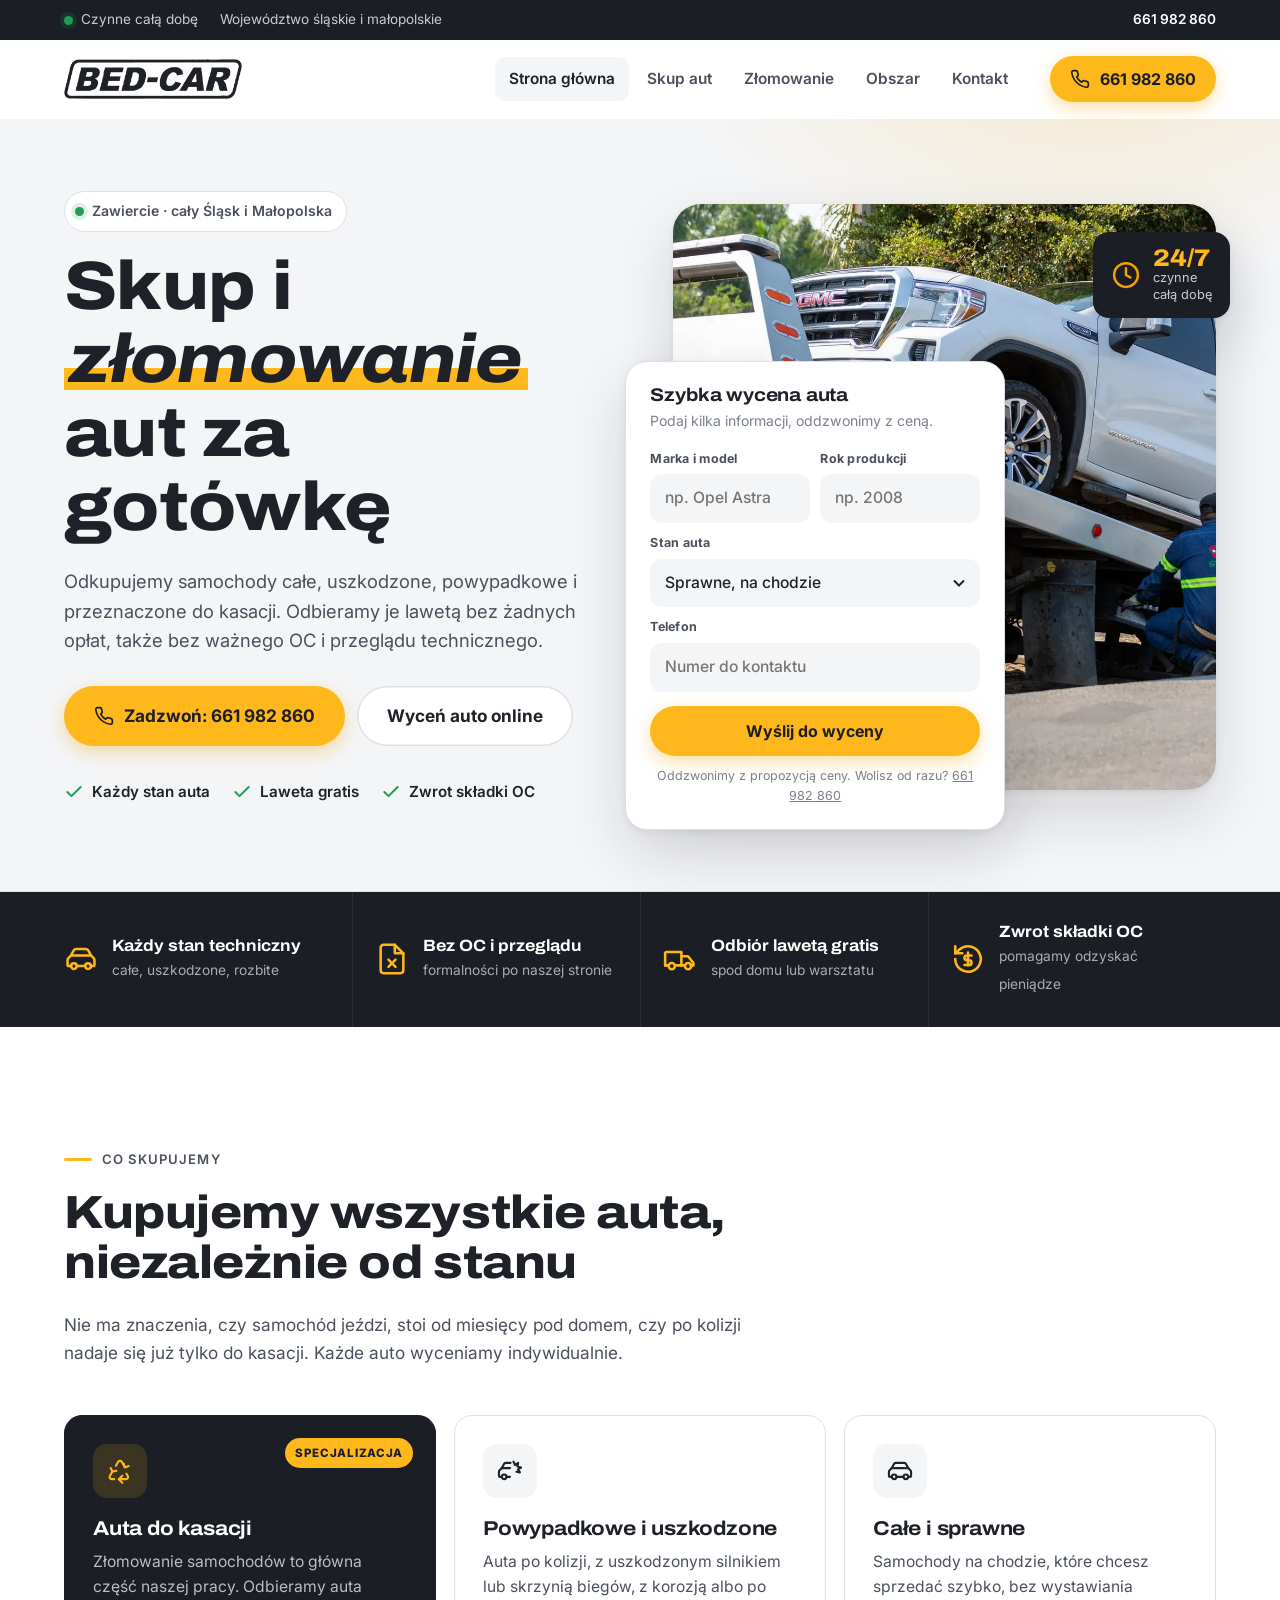
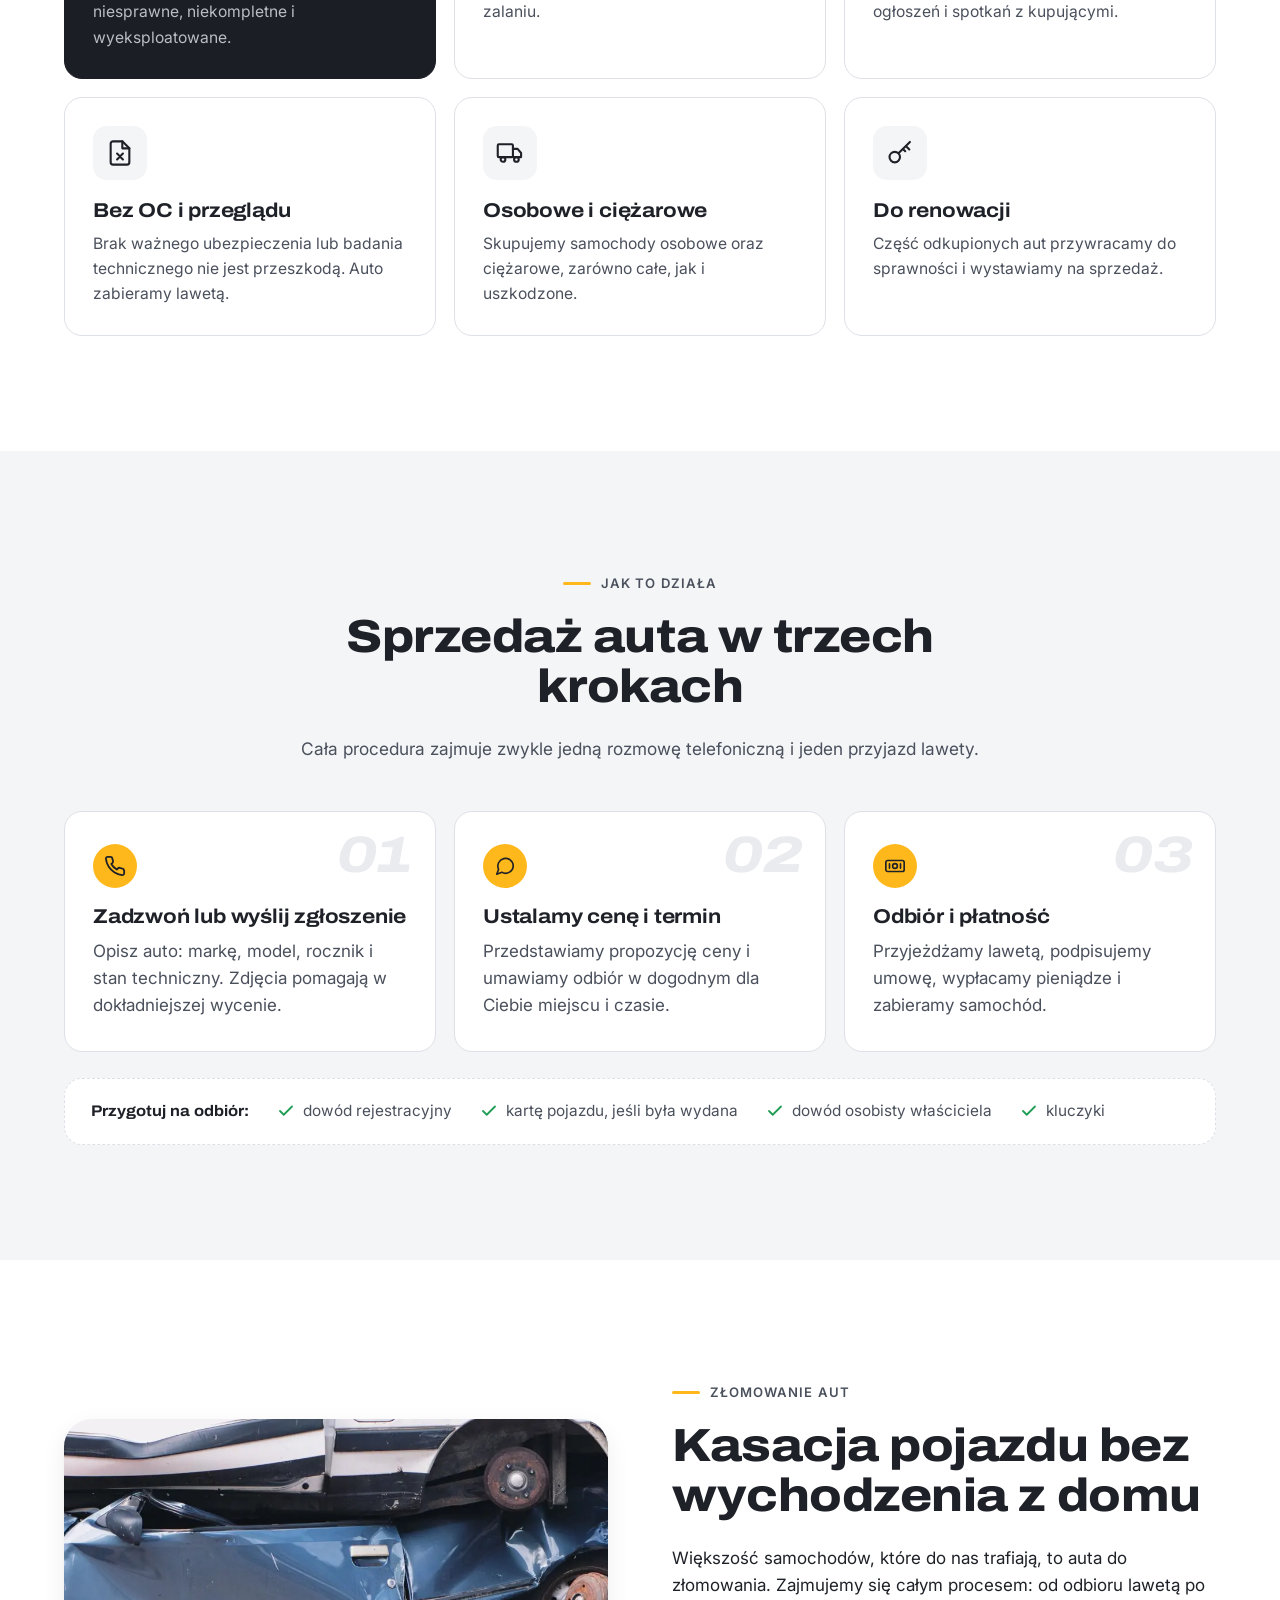
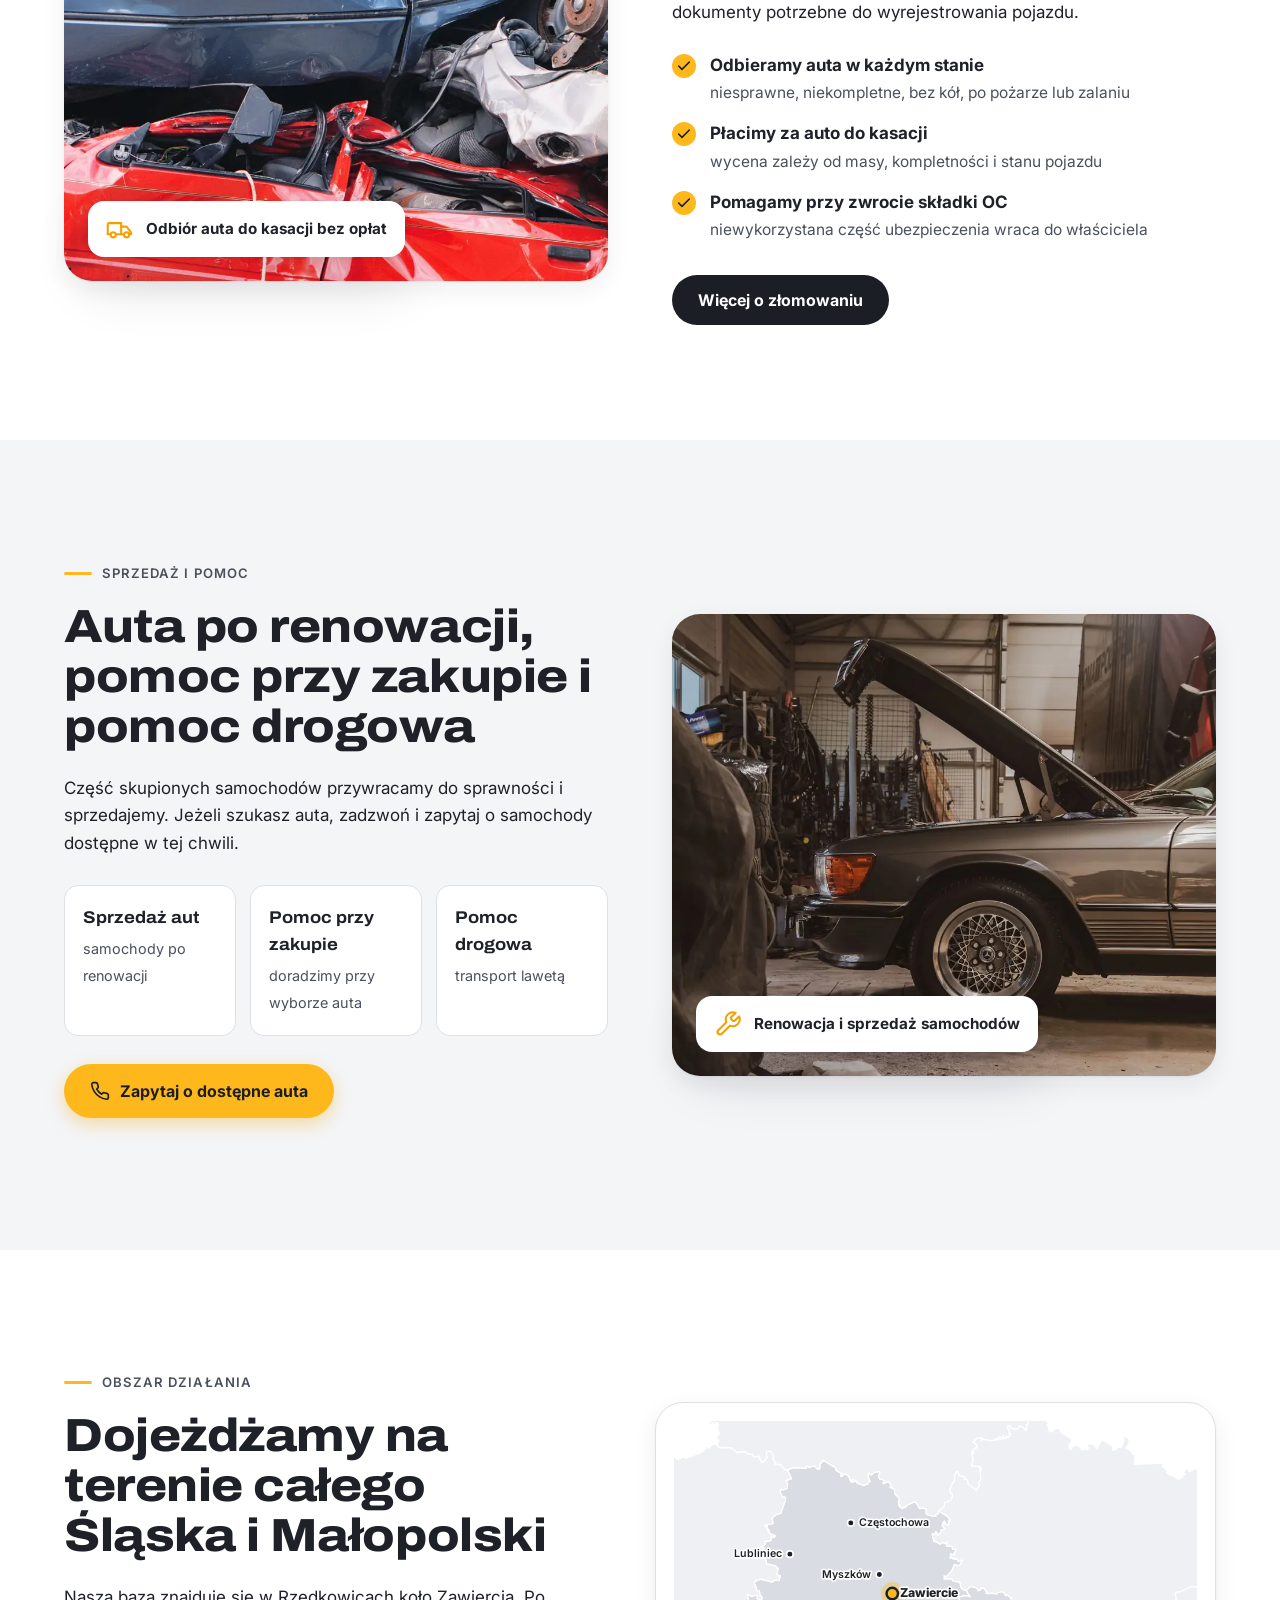
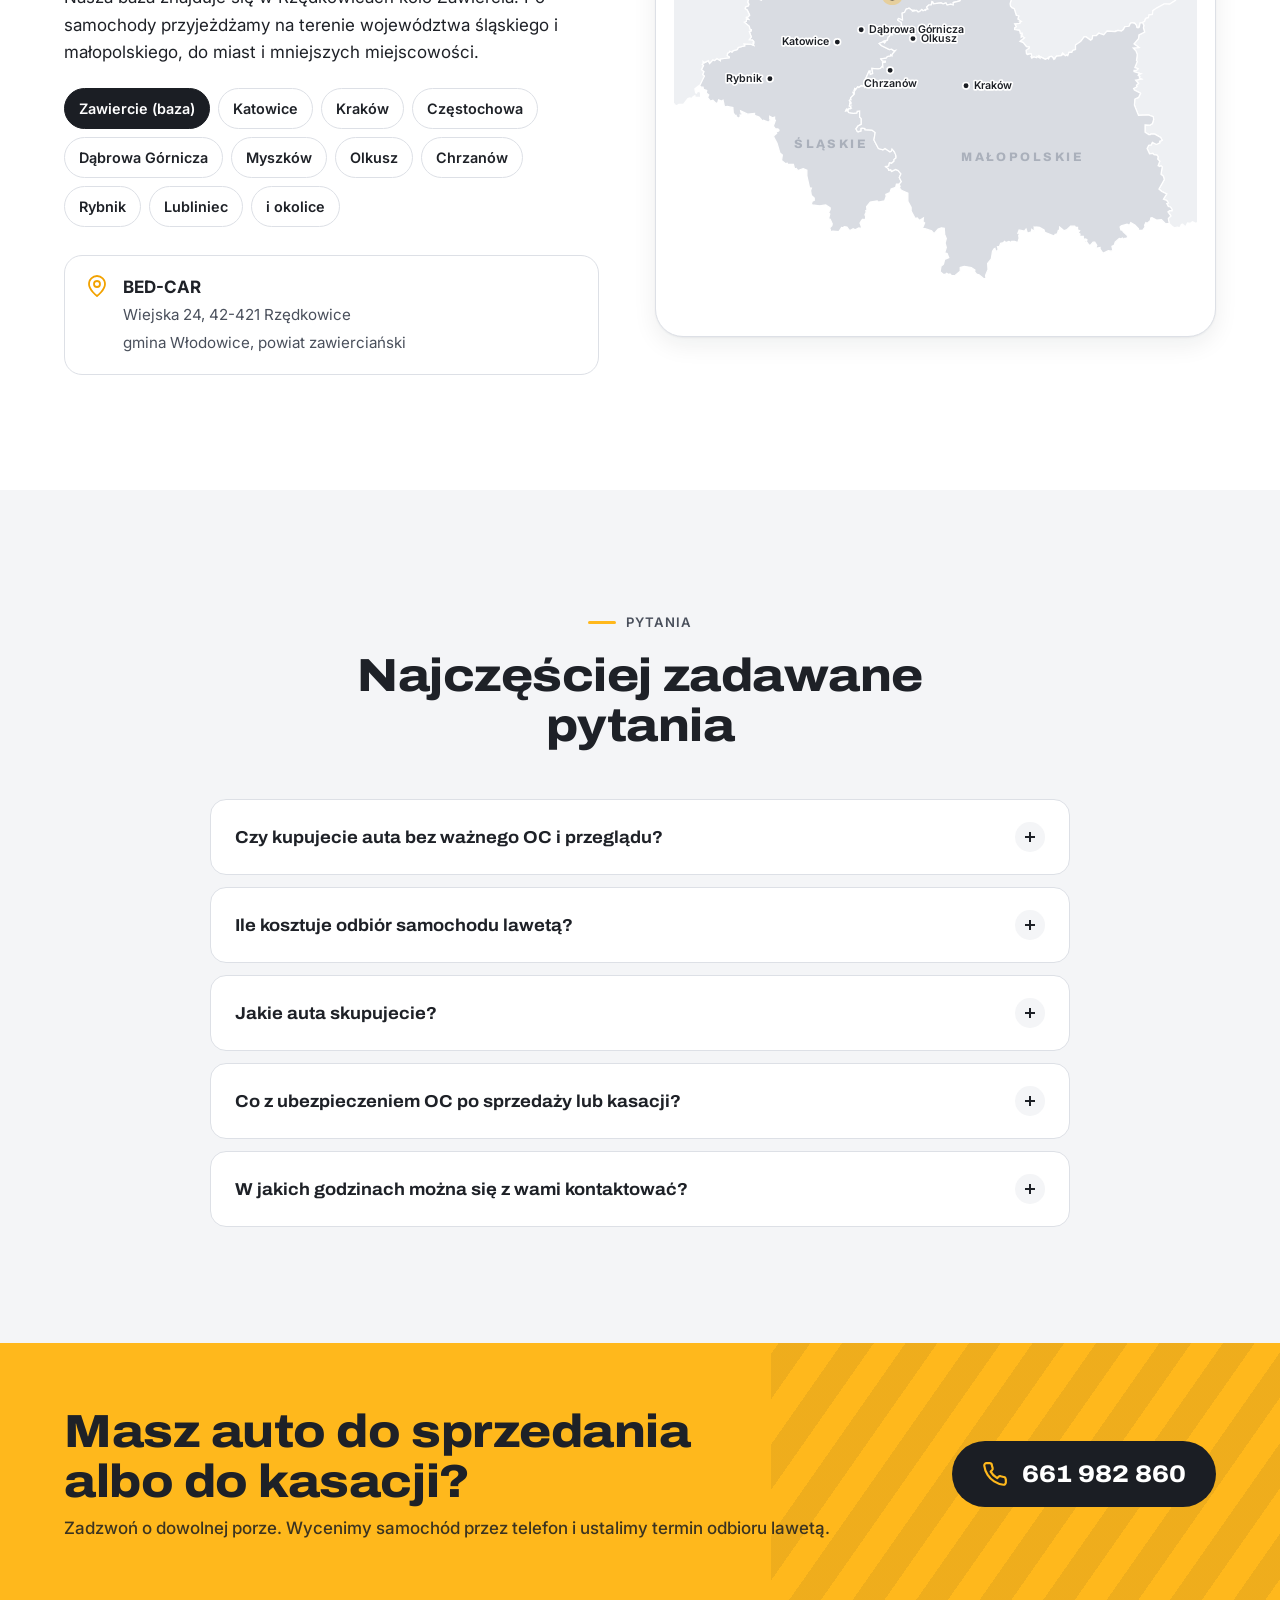
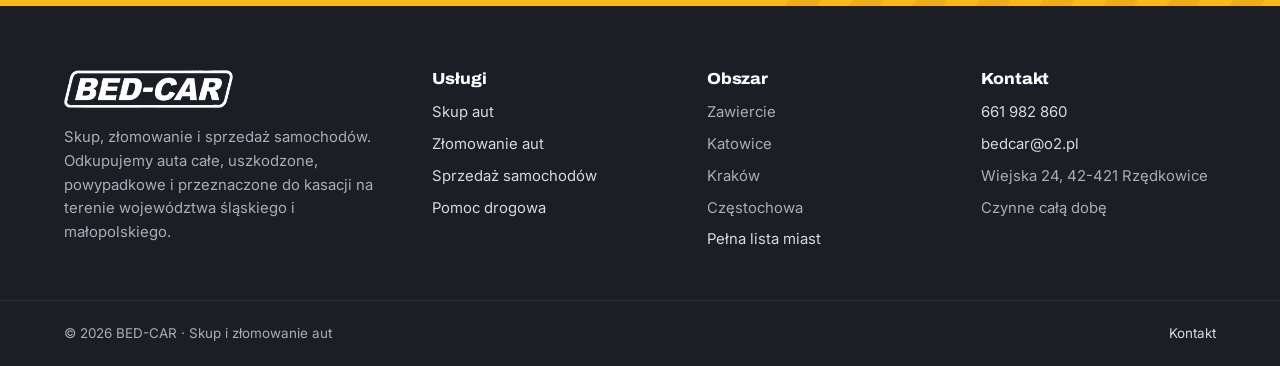
==== index.html @ 11efe5f9 "Demo BED-CAR: skup i złomowanie aut Co-Authored-By: Claude Opus 5.5 (1M context) <noreply@anthropic." ====
<!doctype html>
<html lang="pl">
<head>
<meta charset="utf-8">
<meta name="viewport" content="width=device-width, initial-scale=1">
<title>Skup i złomowanie aut Zawiercie, Śląsk i Małopolska | BED-CAR</title>
<meta name="description" content="Skup aut całych, uszkodzonych i powypadkowych oraz złomowanie. Laweta gratis, auta bez OC i przeglądu, czynne 24/7. Tel. 661 982 860.">
<meta name="robots" content="noindex, nofollow">
<link rel="canonical" href="https://impulseo-pl.github.io/bed-car-skup-aut/">
<meta property="og:type" content="website">
<meta property="og:locale" content="pl_PL">
<meta property="og:title" content="Skup i złomowanie aut Zawiercie, Śląsk i Małopolska | BED-CAR">
<meta property="og:description" content="Skup aut całych, uszkodzonych i powypadkowych oraz złomowanie. Laweta gratis, auta bez OC i przeglądu, czynne 24/7. Tel. 661 982 860.">
<meta property="og:url" content="https://impulseo-pl.github.io/bed-car-skup-aut/">
<meta property="og:image" content="https://impulseo-pl.github.io/bed-car-skup-aut/assets/img/og.jpg">
<meta name="twitter:card" content="summary_large_image">
<meta name="theme-color" content="#1b1e24">
<link rel="icon" type="image/png" href="assets/img/favicon.png">
<link rel="preconnect" href="https://fonts.googleapis.com">
<link rel="preconnect" href="https://fonts.gstatic.com" crossorigin>
<link rel="stylesheet" href="https://fonts.googleapis.com/css2?family=Archivo:ital,wdth,wght@0,62..125,600..900;1,62..125,700..900&family=Inter:wght@400;500;600;700&display=swap">
<link rel="stylesheet" href="assets/styles.css?v=7bf7ad4d">
<link rel="preload" as="image" href="assets/img/hero-laweta.webp" media="(min-width:621px)">
<script type="application/ld+json">{"@context": "https://schema.org", "@graph": [{"@type": "AutomotiveBusiness", "@id": "https://impulseo-pl.github.io/bed-car-skup-aut/#firma", "name": "BED-CAR Skup i złomowanie aut", "url": "https://impulseo-pl.github.io/bed-car-skup-aut/", "telephone": "+48661982860", "email": "bedcar@o2.pl", "image": "https://impulseo-pl.github.io/bed-car-skup-aut/assets/img/og.jpg", "address": {"@type": "PostalAddress", "streetAddress": "Wiejska 24", "postalCode": "42-421", "addressLocality": "Rzędkowice", "addressCountry": "PL"}, "openingHoursSpecification": {"@type": "OpeningHoursSpecification", "dayOfWeek": ["Monday", "Tuesday", "Wednesday", "Thursday", "Friday", "Saturday", "Sunday"], "opens": "00:00", "closes": "23:59"}, "areaServed": [{"@type": "AdministrativeArea", "name": "województwo śląskie"}, {"@type": "AdministrativeArea", "name": "województwo małopolskie"}], "sameAs": ["https://www.facebook.com/profile.php?id=100083579265653"]}, {"@type": "WebPage", "url": "https://impulseo-pl.github.io/bed-car-skup-aut/", "name": "Skup i złomowanie aut Zawiercie, Śląsk i Małopolska | BED-CAR", "about": {"@id": "https://impulseo-pl.github.io/bed-car-skup-aut/#firma"}}, {"@type": "FAQPage", "mainEntity": [{"@type": "Question", "name": "Czy kupujecie auta bez ważnego OC i przeglądu?", "acceptedAnswer": {"@type": "Answer", "text": "Tak. Brak opłaconego OC i aktualnego badania technicznego nie przeszkadza w sprzedaży. Auto odbieramy lawetą, więc nie musi poruszać się po drodze o własnych siłach."}}, {"@type": "Question", "name": "Ile kosztuje odbiór samochodu lawetą?", "acceptedAnswer": {"@type": "Answer", "text": "Odbiór lawetą jest bezpłatny. Przyjeżdżamy pod wskazany adres na terenie województwa śląskiego i małopolskiego."}}, {"@type": "Question", "name": "Jakie auta skupujecie?", "acceptedAnswer": {"@type": "Answer", "text": "Skupujemy wszystkie auta osobowe i ciężarowe: całe i sprawne, uszkodzone, powypadkowe oraz przeznaczone do kasacji."}}, {"@type": "Question", "name": "Co z ubezpieczeniem OC po sprzedaży lub kasacji?", "acceptedAnswer": {"@type": "Answer", "text": "Po sprzedaży lub złomowaniu auta można odzyskać niewykorzystaną część składki OC. Pomagamy w formalnościach związanych ze zwrotem składki."}}, {"@type": "Question", "name": "W jakich godzinach można się z wami kontaktować?", "acceptedAnswer": {"@type": "Answer", "text": "Jesteśmy dostępni całą dobę, siedem dni w tygodniu. Najszybciej jest zadzwonić pod numer 661 982 860."}}]}]}</script>
</head>
<body>
<a class="skip" href="#tresc">Przejdź do treści</a>
<div class="topbar"><div class="wrap">
  <div class="tb-l"><span><i class="dot"></i> Czynne całą dobę</span><span class="tb-hide">Województwo śląskie i małopolskie</span></div>
  <a href="tel:+48661982860">661 982 860</a>
</div></div>
<header class="hdr" id="hdr"><div class="wrap">
  <a class="logo" href="index.html" aria-label="BED-CAR — strona główna"><img src="assets/img/logo-ciemne.png" alt="BED-CAR" width="640" height="144"></a>
  <nav class="nav" id="nav" aria-label="Menu główne"><a href="index.html" aria-current="page">Strona główna</a><a href="skup-aut.html">Skup aut</a><a href="zlomowanie-aut.html">Złomowanie</a><a href="index.html#obszar">Obszar</a><a href="kontakt.html">Kontakt</a></nav>
  <a class="btn btn-amber hdr-cta" href="tel:+48661982860"><svg viewBox="0 0 24 24" fill="none" stroke="currentColor" stroke-width="2" stroke-linecap="round" stroke-linejoin="round"><path d="M22 16.9v3a2 2 0 0 1-2.2 2 19.8 19.8 0 0 1-8.6-3.1 19.5 19.5 0 0 1-6-6A19.8 19.8 0 0 1 2.1 4.2 2 2 0 0 1 4.1 2h3a2 2 0 0 1 2 1.7c.1.9.4 1.8.7 2.7a2 2 0 0 1-.5 2.1L8 9.8a16 16 0 0 0 6 6l1.3-1.3a2 2 0 0 1 2.1-.4c.9.3 1.8.6 2.7.7a2 2 0 0 1 1.7 2z"/></svg> 661 982 860</a>
  <button class="burger" id="burger" aria-label="Menu" aria-expanded="false" aria-controls="nav"><span></span></button>
</div></header>
<main id="tresc">

<section class="hero">
  <div class="wrap">
    <div>
      <span class="pill"><i class="dot"></i> Zawiercie · cały Śląsk i Małopolska</span>
      <h1>Skup i <em class="acc">złomowanie</em> aut za gotówkę</h1>
      <p class="lead">Odkupujemy samochody całe, uszkodzone, powypadkowe i przeznaczone do kasacji. Odbieramy je lawetą bez żadnych opłat, także bez ważnego OC i przeglądu technicznego.</p>
      <div class="hero-ctas">
        <a class="btn btn-amber btn-lg" href="tel:+48661982860"><svg viewBox="0 0 24 24" fill="none" stroke="currentColor" stroke-width="2" stroke-linecap="round" stroke-linejoin="round"><path d="M22 16.9v3a2 2 0 0 1-2.2 2 19.8 19.8 0 0 1-8.6-3.1 19.5 19.5 0 0 1-6-6A19.8 19.8 0 0 1 2.1 4.2 2 2 0 0 1 4.1 2h3a2 2 0 0 1 2 1.7c.1.9.4 1.8.7 2.7a2 2 0 0 1-.5 2.1L8 9.8a16 16 0 0 0 6 6l1.3-1.3a2 2 0 0 1 2.1-.4c.9.3 1.8.6 2.7.7a2 2 0 0 1 1.7 2z"/></svg> Zadzwoń: 661 982 860</a>
        <a class="btn btn-ghost btn-lg" href="#wycena">Wyceń auto online</a>
      </div>
      <ul class="checks">
        <li><svg viewBox="0 0 24 24" fill="none" stroke="currentColor" stroke-width="2.4" stroke-linecap="round" stroke-linejoin="round"><path d="M20 6 9 17l-5-5"/></svg> Każdy stan auta</li>
        <li><svg viewBox="0 0 24 24" fill="none" stroke="currentColor" stroke-width="2.4" stroke-linecap="round" stroke-linejoin="round"><path d="M20 6 9 17l-5-5"/></svg> Laweta gratis</li>
        <li><svg viewBox="0 0 24 24" fill="none" stroke="currentColor" stroke-width="2.4" stroke-linecap="round" stroke-linejoin="round"><path d="M20 6 9 17l-5-5"/></svg> Zwrot składki OC</li>
      </ul>
    </div>
    <div class="hero-media">
      <div class="hero-photo"><picture><source media="(max-width:620px)" srcset="assets/img/hero-laweta-m.webp"><img src="assets/img/hero-laweta.webp" alt="Samochód wciągany na lawetę" width="1800" height="1100" fetchpriority="high"></picture></div>
      <div class="hero-badge"><svg width="30" height="30" style="color:var(--amber-2)" viewBox="0 0 24 24" fill="none" stroke="currentColor" stroke-width="2" stroke-linecap="round"><circle cx="12" cy="12" r="9.5"/><path d="M12 6.5V12l3.5 2"/></svg><div><b>24/7</b><small>czynne<br>całą dobę</small></div></div>
      <div class="quote" id="wycena">
        <h3>Szybka wycena auta</h3>
        <p class="sub">Podaj kilka informacji, oddzwonimy z ceną.</p>
        <form class="js-form" novalidate>
  <div class="form-body">
    <div class="f-row">
      <div class="field"><label for="inde-marka">Marka i model</label><input id="inde-marka" name="auto" placeholder="np. Opel Astra" required></div>
      <div class="field"><label for="inde-rok">Rok produkcji</label><input id="inde-rok" name="rok" inputmode="numeric" placeholder="np. 2008"></div>
    </div>
    <div class="field"><label for="inde-stan">Stan auta</label>
      <select id="inde-stan" name="stan"><option>Sprawne, na chodzie</option><option>Uszkodzone</option><option>Powypadkowe</option><option>Niesprawne, do kasacji</option><option>Bez ważnego OC lub przeglądu</option></select></div>
    <div class="field"><label for="inde-tel">Telefon</label><input id="inde-tel" name="telefon" type="tel" inputmode="tel" placeholder="Numer do kontaktu" required></div>
    
    <button class="btn btn-amber" type="submit">Wyślij do wyceny</button>
    <p class="form-note">Oddzwonimy z propozycją ceny. Wolisz od razu? <a href="tel:+48661982860">661 982 860</a></p>
  </div>
  <div class="form-ok" role="status"><svg viewBox="0 0 24 24" fill="none" stroke="currentColor" stroke-width="2.4" stroke-linecap="round" stroke-linejoin="round"><path d="M20 6 9 17l-5-5"/></svg><h3>Dziękujemy, zgłoszenie przyjęte</h3><p>W wersji demonstracyjnej formularz niczego nie wysyła. Na docelowej stronie zgłoszenie trafi od razu na skrzynkę i telefon firmy.</p></div>
</form>
      </div>
    </div>
  </div>
</section>

<section class="strip" aria-label="Najważniejsze informacje"><div class="wrap">
  <div class="strip-it"><svg viewBox="0 0 24 24" fill="none" stroke="currentColor" stroke-width="1.8" stroke-linecap="round" stroke-linejoin="round"><path d="M5 17H3.5a1 1 0 0 1-1-1v-3.2a2 2 0 0 1 .6-1.4L5 9.5l1.7-3.3A2 2 0 0 1 8.5 5h7a2 2 0 0 1 1.8 1.2L19 9.5l1.9 1.9a2 2 0 0 1 .6 1.4V16a1 1 0 0 1-1 1H19"/><path d="M5 9.5h14M9 17h6"/><circle cx="7" cy="17" r="2"/><circle cx="17" cy="17" r="2"/></svg><div><b>Każdy stan techniczny</b><span>całe, uszkodzone, rozbite</span></div></div>
  <div class="strip-it"><svg viewBox="0 0 24 24" fill="none" stroke="currentColor" stroke-width="1.8" stroke-linecap="round" stroke-linejoin="round"><path d="M14 2H6a2 2 0 0 0-2 2v16a2 2 0 0 0 2 2h12a2 2 0 0 0 2-2V8z"/><path d="M14 2v6h6"/><path d="m9.5 12.5 5 5M14.5 12.5l-5 5"/></svg><div><b>Bez OC i przeglądu</b><span>formalności po naszej stronie</span></div></div>
  <div class="strip-it"><svg viewBox="0 0 24 24" fill="none" stroke="currentColor" stroke-width="1.8" stroke-linecap="round" stroke-linejoin="round"><path d="M1.5 16.5V8a1 1 0 0 1 1-1H13v9.5"/><path d="M13 10h4.2a1 1 0 0 1 .8.4l3.3 4.3a1 1 0 0 1 .2.6v1.2h-2"/><path d="M1.5 16.5h2M9 16.5h6.5"/><circle cx="6.2" cy="17" r="2.2"/><circle cx="17.7" cy="17" r="2.2"/></svg><div><b>Odbiór lawetą gratis</b><span>spod domu lub warsztatu</span></div></div>
  <div class="strip-it"><svg viewBox="0 0 24 24" fill="none" stroke="currentColor" stroke-width="1.8" stroke-linecap="round" stroke-linejoin="round"><path d="M3 12a9 9 0 1 0 3-6.7L3 8"/><path d="M3 3v5h5"/><path d="M12 7.5v9M14.5 9.5h-3.3a1.7 1.7 0 0 0 0 3.4h1.6a1.7 1.7 0 0 1 0 3.4H9.5"/></svg><div><b>Zwrot składki OC</b><span>pomagamy odzyskać pieniądze</span></div></div>
</div></section>

<section class="sec"><div class="wrap">
  <div class="sec-head rv"><span class="eyebrow">Co skupujemy</span><h2>Kupujemy wszystkie auta, niezależnie od stanu</h2><p>Nie ma znaczenia, czy samochód jeździ, stoi od miesięcy pod domem, czy po kolizji nadaje się już tylko do kasacji. Każde auto wyceniamy indywidualnie.</p></div>
  <div class="cards">
    <article class="card feat rv"><span class="tag">Specjalizacja</span><div class="ico"><svg viewBox="0 0 24 24" fill="none" stroke="currentColor" stroke-width="1.8" stroke-linecap="round" stroke-linejoin="round"><path d="M7 19H4.8a1.8 1.8 0 0 1-1.5-2.7L5.5 12.5"/><path d="m11 19 6.2 0a1.8 1.8 0 0 0 1.5-2.7l-1.2-2"/><path d="M8.5 7.5 10.5 4a1.8 1.8 0 0 1 3 0l2.6 4.5"/><path d="m14 16-3 3 3 3M4 9.5l1.5 3 3.4-.6M19.5 7.8l-3.4 1.2-.9-3.3"/></svg></div><h3>Auta do kasacji</h3><p>Złomowanie samochodów to główna część naszej pracy. Odbieramy auta niesprawne, niekompletne i wyeksploatowane.</p></article>
    <article class="card rv"><div class="ico"><svg viewBox="0 0 24 24" fill="none" stroke="currentColor" stroke-width="1.8" stroke-linecap="round" stroke-linejoin="round"><path d="M5 17H3.5a1 1 0 0 1-1-1v-3.2a2 2 0 0 1 .6-1.4L5 9.5l1.7-3.3A2 2 0 0 1 8.5 5h4"/><path d="M5 9.5h7M9 17h3"/><circle cx="7" cy="17" r="2"/><path d="m15 4 1.5 3 2.5-2-.5 3.2 3 .8-2.6 1.6 1.6 2.6-3-.6"/></svg></div><h3>Powypadkowe i uszkodzone</h3><p>Auta po kolizji, z uszkodzonym silnikiem lub skrzynią biegów, z korozją albo po zalaniu.</p></article>
    <article class="card rv"><div class="ico"><svg viewBox="0 0 24 24" fill="none" stroke="currentColor" stroke-width="1.8" stroke-linecap="round" stroke-linejoin="round"><path d="M5 17H3.5a1 1 0 0 1-1-1v-3.2a2 2 0 0 1 .6-1.4L5 9.5l1.7-3.3A2 2 0 0 1 8.5 5h7a2 2 0 0 1 1.8 1.2L19 9.5l1.9 1.9a2 2 0 0 1 .6 1.4V16a1 1 0 0 1-1 1H19"/><path d="M5 9.5h14M9 17h6"/><circle cx="7" cy="17" r="2"/><circle cx="17" cy="17" r="2"/></svg></div><h3>Całe i sprawne</h3><p>Samochody na chodzie, które chcesz sprzedać szybko, bez wystawiania ogłoszeń i spotkań z kupującymi.</p></article>
    <article class="card rv"><div class="ico"><svg viewBox="0 0 24 24" fill="none" stroke="currentColor" stroke-width="1.8" stroke-linecap="round" stroke-linejoin="round"><path d="M14 2H6a2 2 0 0 0-2 2v16a2 2 0 0 0 2 2h12a2 2 0 0 0 2-2V8z"/><path d="M14 2v6h6"/><path d="m9.5 12.5 5 5M14.5 12.5l-5 5"/></svg></div><h3>Bez OC i przeglądu</h3><p>Brak ważnego ubezpieczenia lub badania technicznego nie jest przeszkodą. Auto zabieramy lawetą.</p></article>
    <article class="card rv"><div class="ico"><svg viewBox="0 0 24 24" fill="none" stroke="currentColor" stroke-width="1.8" stroke-linecap="round" stroke-linejoin="round"><rect x="1.5" y="4.5" width="13" height="11" rx="1"/><path d="M14.5 8.5h4l3 3.5v3.5h-7"/><circle cx="6" cy="17.5" r="2"/><circle cx="17.5" cy="17.5" r="2"/></svg></div><h3>Osobowe i ciężarowe</h3><p>Skupujemy samochody osobowe oraz ciężarowe, zarówno całe, jak i uszkodzone.</p></article>
    <article class="card rv"><div class="ico"><svg viewBox="0 0 24 24" fill="none" stroke="currentColor" stroke-width="1.8" stroke-linecap="round" stroke-linejoin="round"><circle cx="7.5" cy="15.5" r="4.5"/><path d="m10.7 12.3 9.8-9.8M17 6l3 3M14.5 8.5l2 2"/></svg></div><h3>Do renowacji</h3><p>Część odkupionych aut przywracamy do sprawności i wystawiamy na sprzedaż.</p></article>
  </div>
</div></section>

<section class="sec sec-grey" id="proces"><div class="wrap">
  <div class="sec-head center rv"><span class="eyebrow">Jak to działa</span><h2>Sprzedaż auta w trzech krokach</h2><p>Cała procedura zajmuje zwykle jedną rozmowę telefoniczną i jeden przyjazd lawety.</p></div>
  <div class="steps">
    <div class="step rv"><div class="n"><svg viewBox="0 0 24 24" fill="none" stroke="currentColor" stroke-width="2" stroke-linecap="round" stroke-linejoin="round"><path d="M22 16.9v3a2 2 0 0 1-2.2 2 19.8 19.8 0 0 1-8.6-3.1 19.5 19.5 0 0 1-6-6A19.8 19.8 0 0 1 2.1 4.2 2 2 0 0 1 4.1 2h3a2 2 0 0 1 2 1.7c.1.9.4 1.8.7 2.7a2 2 0 0 1-.5 2.1L8 9.8a16 16 0 0 0 6 6l1.3-1.3a2 2 0 0 1 2.1-.4c.9.3 1.8.6 2.7.7a2 2 0 0 1 1.7 2z"/></svg></div><h3>Zadzwoń lub wyślij zgłoszenie</h3><p>Opisz auto: markę, model, rocznik i stan techniczny. Zdjęcia pomagają w dokładniejszej wycenie.</p></div>
    <div class="step rv"><div class="n"><svg viewBox="0 0 24 24" fill="none" stroke="currentColor" stroke-width="1.8" stroke-linecap="round" stroke-linejoin="round"><path d="M21 11.5a8.4 8.4 0 0 1-12.4 7.4L3 21l2-5.4A8.4 8.4 0 1 1 21 11.5z"/></svg></div><h3>Ustalamy cenę i termin</h3><p>Przedstawiamy propozycję ceny i umawiamy odbiór w dogodnym dla Ciebie miejscu i czasie.</p></div>
    <div class="step rv"><div class="n"><svg viewBox="0 0 24 24" fill="none" stroke="currentColor" stroke-width="1.8" stroke-linecap="round" stroke-linejoin="round"><rect x="2" y="6" width="20" height="12" rx="2"/><circle cx="12" cy="12" r="2.6"/><path d="M6 9.5v5M18 9.5v5"/></svg></div><h3>Odbiór i płatność</h3><p>Przyjeżdżamy lawetą, podpisujemy umowę, wypłacamy pieniądze i zabieramy samochód.</p></div>
  </div>
  <div class="docs rv"><b>Przygotuj na odbiór:</b><span><svg viewBox="0 0 24 24" fill="none" stroke="currentColor" stroke-width="2.4" stroke-linecap="round" stroke-linejoin="round"><path d="M20 6 9 17l-5-5"/></svg> dowód rejestracyjny</span><span><svg viewBox="0 0 24 24" fill="none" stroke="currentColor" stroke-width="2.4" stroke-linecap="round" stroke-linejoin="round"><path d="M20 6 9 17l-5-5"/></svg> kartę pojazdu, jeśli była wydana</span><span><svg viewBox="0 0 24 24" fill="none" stroke="currentColor" stroke-width="2.4" stroke-linecap="round" stroke-linejoin="round"><path d="M20 6 9 17l-5-5"/></svg> dowód osobisty właściciela</span><span><svg viewBox="0 0 24 24" fill="none" stroke="currentColor" stroke-width="2.4" stroke-linecap="round" stroke-linejoin="round"><path d="M20 6 9 17l-5-5"/></svg> kluczyki</span></div>
</div></section>

<section class="sec"><div class="wrap split">
  <div class="split-media rv"><img src="assets/img/zlomowanie.webp" alt="Auta przygotowane do kasacji" width="1200" height="800" loading="lazy"><div class="float"><svg viewBox="0 0 24 24" fill="none" stroke="currentColor" stroke-width="1.8" stroke-linecap="round" stroke-linejoin="round"><path d="M1.5 16.5V8a1 1 0 0 1 1-1H13v9.5"/><path d="M13 10h4.2a1 1 0 0 1 .8.4l3.3 4.3a1 1 0 0 1 .2.6v1.2h-2"/><path d="M1.5 16.5h2M9 16.5h6.5"/><circle cx="6.2" cy="17" r="2.2"/><circle cx="17.7" cy="17" r="2.2"/></svg> Odbiór auta do kasacji bez opłat</div></div>
  <div class="rv">
    <span class="eyebrow">Złomowanie aut</span>
    <h2>Kasacja pojazdu bez wychodzenia z domu</h2>
    <p>Większość samochodów, które do nas trafiają, to auta do złomowania. Zajmujemy się całym procesem: od odbioru lawetą po dokumenty potrzebne do wyrejestrowania pojazdu.</p>
    <ul class="list">
      <li><svg viewBox="0 0 24 24" fill="none" stroke="currentColor" stroke-width="2.4" stroke-linecap="round" stroke-linejoin="round"><path d="M20 6 9 17l-5-5"/></svg><div><b>Odbieramy auta w każdym stanie</b><span>niesprawne, niekompletne, bez kół, po pożarze lub zalaniu</span></div></li>
      <li><svg viewBox="0 0 24 24" fill="none" stroke="currentColor" stroke-width="2.4" stroke-linecap="round" stroke-linejoin="round"><path d="M20 6 9 17l-5-5"/></svg><div><b>Płacimy za auto do kasacji</b><span>wycena zależy od masy, kompletności i stanu pojazdu</span></div></li>
      <li><svg viewBox="0 0 24 24" fill="none" stroke="currentColor" stroke-width="2.4" stroke-linecap="round" stroke-linejoin="round"><path d="M20 6 9 17l-5-5"/></svg><div><b>Pomagamy przy zwrocie składki OC</b><span>niewykorzystana część ubezpieczenia wraca do właściciela</span></div></li>
    </ul>
    <a class="btn btn-dark" href="zlomowanie-aut.html">Więcej o złomowaniu</a>
  </div>
</div></section>

<section class="sec sec-grey" id="sprzedaz"><div class="wrap split rev">
  <div class="split-media rv"><img src="assets/img/renowacja.webp" alt="Samochód w warsztacie podczas renowacji" width="1200" height="800" loading="lazy"><div class="float"><svg viewBox="0 0 24 24" fill="none" stroke="currentColor" stroke-width="1.8" stroke-linecap="round" stroke-linejoin="round"><path d="M14.7 6.3a1 1 0 0 0 0 1.4l1.6 1.6a1 1 0 0 0 1.4 0l3.8-3.8a6 6 0 0 1-7.9 7.9l-6.9 6.9a2.1 2.1 0 0 1-3-3l6.9-6.9a6 6 0 0 1 7.9-7.9z"/></svg> Renowacja i sprzedaż samochodów</div></div>
  <div class="rv">
    <span class="eyebrow">Sprzedaż i pomoc</span>
    <h2>Auta po renowacji, pomoc przy zakupie i pomoc drogowa</h2>
    <p>Część skupionych samochodów przywracamy do sprawności i sprzedajemy. Jeżeli szukasz auta, zadzwoń i zapytaj o samochody dostępne w tej chwili.</p>
    <div class="mini">
      <div><b>Sprzedaż aut</b><span>samochody po renowacji</span></div>
      <div><b>Pomoc przy zakupie</b><span>doradzimy przy wyborze auta</span></div>
      <div><b>Pomoc drogowa</b><span>transport lawetą</span></div>
    </div>
    <p style="margin-top:28px"><a class="btn btn-amber" href="tel:+48661982860"><svg viewBox="0 0 24 24" fill="none" stroke="currentColor" stroke-width="2" stroke-linecap="round" stroke-linejoin="round"><path d="M22 16.9v3a2 2 0 0 1-2.2 2 19.8 19.8 0 0 1-8.6-3.1 19.5 19.5 0 0 1-6-6A19.8 19.8 0 0 1 2.1 4.2 2 2 0 0 1 4.1 2h3a2 2 0 0 1 2 1.7c.1.9.4 1.8.7 2.7a2 2 0 0 1-.5 2.1L8 9.8a16 16 0 0 0 6 6l1.3-1.3a2 2 0 0 1 2.1-.4c.9.3 1.8.6 2.7.7a2 2 0 0 1 1.7 2z"/></svg> Zapytaj o dostępne auta</a></p>
  </div>
</div></section>

<section class="sec" id="obszar"><div class="wrap area">
  <div class="rv">
    <span class="eyebrow">Obszar działania</span>
    <h2>Dojeżdżamy na terenie całego Śląska i Małopolski</h2>
    <p>Nasza baza znajduje się w Rzędkowicach koło Zawiercia. Po samochody przyjeżdżamy na terenie województwa śląskiego i małopolskiego, do miast i mniejszych miejscowości.</p>
    <div class="chips"><span class="base">Zawiercie (baza)</span><span>Katowice</span><span>Kraków</span><span>Częstochowa</span><span>Dąbrowa Górnicza</span><span>Myszków</span><span>Olkusz</span><span>Chrzanów</span><span>Rybnik</span><span>Lubliniec</span><span>i okolice</span></div>
    <div class="addr"><svg viewBox="0 0 24 24" fill="none" stroke="currentColor" stroke-width="1.8" stroke-linecap="round" stroke-linejoin="round"><path d="M20 10c0 6-8 12-8 12s-8-6-8-12a8 8 0 0 1 16 0z"/><circle cx="12" cy="10" r="3"/></svg><div><b>BED-CAR</b><br><span>Wiejska 24, 42-421 Rzędkowice<br>gmina Włodowice, powiat zawierciański</span></div></div>
  </div>
  <div class="map-box rv"><svg xmlns="http://www.w3.org/2000/svg" viewBox="0 0 640 608" role="img" aria-label="Obszar działania: województwo śląskie i małopolskie"><path class="woj woj-on" d="M276,97L274.5,98.5L275,102.5L276.5,103L275.5,104L279.5,107L281.5,105L282.5,106L285.5,102.5L294,99L296,100L300.5,107L305,106.5L308.5,108L308,111.5L310,115L320,116.5L320,114.5L322.5,114L323.5,110L335.5,117.5L338,122.5L335.5,122.5L336.5,126.5L333.5,127L330.5,122.5L328.5,125.5L330.5,126L331,125L328,128L331.5,132.5L326.5,133.5L327,135.5L322.5,140L321,136L320,135.5L319,138.5L316,138L316.5,143L318.5,145.5L317.5,146.5L325.5,150.5L328.5,148.5L332.5,150L333,148L334,147.5L333.5,153L339.5,153L341,157L344.5,156.5L345,159L342.5,161.5L343.5,164L338.5,162.5L338,163L339.5,165.5L337.5,167L342,169L346.5,169L347.5,171.5L353,170.5L353,172L352,171.5L349,177L343,175.5L339.5,183.5L335,188.5L333,190.5L330.5,189.5L330.5,193L340,193L341.5,196L349.5,197L351.5,204.5L355.5,207L358,206.5L358.5,209.5L362,214L361.5,214.5L355.5,213.5L349.5,215L348,217L350,219.5L349.5,220L341.5,222L341.5,225L340.5,225.5L339,224L334,225L332.5,222.5L329,223.5L326.5,222.5L317,223.5L316.5,221.5L315.5,221L314.5,225L311.5,225L309,227.5L310.5,230L307.5,230.5L308,232L307,231L304.5,232L303,230.5L300.5,233L298.5,233.5L296.5,231.5L292.5,232.5L293.5,231.5L291,231.5L287.5,229L284,230L282,234L279,235L279.5,243.5L274.5,241.5L273.5,243.5L278,246.5L278.5,255L272.5,256L266.5,252.5L266.5,255L263.5,259L266.5,261.5L264,261.5L263.5,263.5L262,264L261,268L257.5,269L259,269.5L257.5,271.5L256,270L251,272L253.5,274.5L263.5,279.5L266,279L269,281L271,280.5L267,285L266.5,287.5L265,286L264.5,287.5L261,288L259.5,290L253,291L255,293.5L258.5,293.5L258.5,295L255,295.5L255.5,301L254.5,300L252.5,302.5L249.5,303L242,302.5L243,309L240,310L239,306L240.5,306L238.5,306L232,320.5L235.5,323.5L234,323L233,325.5L232,323.5L231,324.5L229,323.5L226,326L224.5,325L223,327.5L221,327L220.5,329L222,328.5L220.5,330.5L220.5,332.5L219,332L220,334.5L216,338.5L216.5,340.5L215,340L216,340.5L214.5,342L216.5,344L216.5,345.5L215,345L214.5,348.5L216.5,348.5L215.5,349.5L217,351L215.5,352L214,351.5L213.5,353L211,352.5L210,354.5L212.5,354L213.5,356.5L219.5,357.5L223.5,357L224,355L227,354.5L227,362L229,364L229,371L225,373L222.5,376.5L224,379.5L225,380L228.5,379L228.5,376L230,375.5L233.5,376L233.5,377.5L242,378L246,381L244.5,390L250,400.5L255.5,402L258,400.5L264,404.5L265.5,404L266,401.5L267.5,402L271,407L271.5,412L269,414L269,416L266,418.5L263.5,418L262.5,422L259,422.5L262,425L262.5,427L265,426.5L266,428.5L271,426L274.5,427.5L277.5,431.5L275.5,436L278,441L275.5,444L272,444L271,448L265.5,450L264,454.5L259,456.5L259.5,459L257.5,464.5L250,466L248.5,464.5L240,466L235.5,471.5L236,475.5L234.5,476.5L235,478L233.5,481.5L234.5,484L234,486.5L233,488L231,487L229.5,488L227.5,491.5L229.5,497L228.5,498L226,497.5L221.5,500L219,498.5L216,500.5L214,500L211.5,496.5L208,496L207.5,497.5L205,497L201.5,502L194,501.5L192,502.5L190.5,497.5L193,495L193.5,492.5L191,487L189,486.5L190.5,480.5L189,479L191,475L191,473L185.5,469.5L178,470.5L169,469.5L168,468L169,465L171.5,464L171.5,461L168,458L167,452L168,449L166.5,449L165.5,447.5L162.5,434L162.5,427L158,425L151.5,427.5L149.5,425L147.5,425.5L146,420L139,420L138.5,418.5L136.5,419L131.5,415L132.5,408.5L129.5,406L126,394L122,386.5L122,385L125.5,382L124.5,380.5L128,379L128.5,378L127,376.5L124,376.5L121.5,373L124,366L123,365.5L123,362L120.5,363L117,361L117,364.5L118,365.5L116,368L114.5,368L109.5,366L108.5,367L104,362L98.5,360L98.5,357.5L90,358.5L81.5,354.5L82,357L85,358L83,359L84.5,360L83,361L81,359.5L81,361.5L79,363.5L76,361.5L76,360L74.5,360L72.5,357L72,350.5L65,349L62.5,349.5L61.5,348.5L60,341.5L58,342.5L54.5,341L53.5,344.5L51.5,345.5L47.5,341.5L44.5,342.5L41,338L42.5,335L39.5,332.5L40,329.5L36,328L35.5,325.5L33.5,325.5L31,323.5L37,312L35,310L36.5,306.5L33.5,304L36,299L34.5,298L35.5,296.5L34.5,295L35.5,294L37,295.5L42,293L43.5,296.5L47.5,292L49.5,293L52.5,290.5L56.5,293L56.5,291L67.5,289.5L67.5,288.5L65,287L65.5,284L67.5,283L68,281.5L71,282.5L72,281L77.5,279.5L78.5,277L86.5,275L85.5,272.5L94,273L97.5,274.5L96.5,271.5L97.5,271.5L97.5,269.5L96,268L92,267.5L94.5,264L92,257.5L94.5,256.5L94.5,255L93,255L92,251L86,246L88.5,245L88.5,242L91,242.5L88.5,240L90.5,239.5L92.5,237.5L89.5,231L87,229.5L87.5,227.5L91,226L91.5,224L90,221.5L91,218.5L89.5,212.5L95,214.5L100,213L102,214L102,217.5L107,219L108,216L105,213L104.5,208L101.5,208L99.5,200.5L98,199.5L99.5,195.5L106.5,193.5L120,197L122.5,195L128.5,194.5L130,189.5L127,189.5L127.5,188L126.5,188.5L125.5,187L127.5,180L125.5,179.5L125,177.5L113,174.5L113,170.5L111.5,170L112.5,165.5L114,165.5L109,164L109.5,162.5L111.5,161.5L108,160L107.5,158.5L110.5,156L109,154.5L106.5,153.5L111.5,151L111.5,147.5L118.5,146L119,140.5L122,142.5L124,141L122.5,139.5L118.5,138.5L116,135.5L116,133.5L114.5,134L114.5,131.5L113,131L114,128.5L111,128.5L111,127.5L121,125.5L120,118.5L125.5,114L130.5,113L136.5,96L135.5,93L132.5,93L129.5,86.5L131,83.5L134,84L138,82.5L139,77.5L137,73L143.5,70.5L139.5,61.5L140,59.5L146,57L162,57.5L161.5,55.5L164.5,55L164.5,56.5L171.5,55L171,54L175.5,59L177.5,58.5L178.5,58L178,56.5L178.5,53L182.5,48L197.5,57L198.5,60.5L205,64L204,67.5L205,68L208,65L211,65.5L213.5,67.5L216.5,74.5L218.5,74.5L217.5,73L218.5,71.5L221,72L220.5,74L223.5,73.5L224,76L231,78.5L230.5,79L237,77L238.5,73L239.5,73.5L237.5,68.5L237,64.5L238,64L240.5,66L245.5,62.5L251,62L252,64L250,67L251.5,71L255,71.5L257.5,73.5L255.5,75.5L256.5,76.5L262.5,74L266,79.5L264.5,81L265.5,82L266.5,81.5L269.5,84L270,89L275,94L276,97Z"><title>śląskie</title></path><path class="woj" d="M-7.5,38.5L-5.5,43L1.5,44L5,47L11.5,44L14.5,45.5L33.5,38.5L37.5,35.5L36.5,34.5L38.5,33.5L37,33L38,30L41,32.5L42,32L42.5,33.5L46,29.5L52.5,28L53.5,31L56.5,32.5L69,32.5L76.5,37L77,38.5L87.5,37.5L90,40L96.5,41L97,43.5L99,44L104,42.5L105,46.5L107,48L106.5,50L108.5,50.5L113.5,45.5L113,39L114,37L118.5,37L122,43L121,46L124,50.5L123.5,52.5L128.5,52.5L131.5,54L133.5,57.5L137.5,60L140,59.5L139.5,61.5L143.5,70.5L137,73L139,77.5L138,82.5L134,84L131,83.5L129.5,86.5L132.5,93L135.5,93L136.5,96L130.5,113L125.5,114L120,118.5L121,125.5L111,127.5L111,128.5L114,128.5L113,131L114.5,131.5L114.5,134L116,133.5L116,135.5L118.5,138.5L122.5,139.5L124,141L122,142.5L119,140.5L118.5,146L111.5,147.5L111.5,151L106.5,153.5L109,154.5L110.5,156L107.5,158.5L108,160L111.5,161.5L109.5,162.5L109,164L114,165.5L112.5,165.5L111.5,170L113,170.5L113,174.5L125,177.5L125.5,179.5L127.5,180L125.5,187L126.5,188.5L127.5,188L127,189.5L130,189.5L128.5,194.5L122.5,195L120,197L106.5,193.5L99.5,195.5L98,199.5L99.5,200.5L101.5,208L104.5,208L105,213L108,216L107,219L102,217.5L102,214L100,213L95,214.5L89.5,212.5L91,218.5L90,221.5L91.5,224L91,226L87.5,227.5L87,229.5L89.5,231L92.5,237.5L90.5,239.5L88.5,240L91,242.5L88.5,242L88.5,245L86,246L92,251L93,255L94.5,255L94.5,256.5L92,257.5L94.5,264L92,267.5L96,268L97.5,269.5L97.5,271.5L96.5,271.5L97.5,274.5L94,273L85.5,272.5L86.5,275L78.5,277L77.5,279.5L72,281L71,282.5L68,281.5L67.5,283L65.5,284L65,287L67.5,288.5L67.5,289.5L56.5,291L56.5,293L52.5,290.5L49.5,293L47.5,292L43.5,296.5L42,293L37,295.5L35.5,294L35.5,296.5L34.5,298L36,299L33.5,304L36.5,306.5L35,310L37,312L32,322.5L25.5,327.5L26.5,332.5L27.5,333L29,330.5L32.5,331.5L32.5,339.5L31,338L26,338L25.5,336L23,337.5L22,339.5L19.5,338.5L17,339.5L11.5,346.5L6,346.5L2.5,348.5L-1,344.5L-5,342.5L-3,340L-4.5,338L-9.5,337.5L-14,334.5L-13.5,333L-14.5,331L-14,328L-17,324.5L-16.5,323L-21.5,317.5L-21,315L-23.5,313L-27,310L-29.5,310L-30.5,313.5L-35,311.5L-36.5,306L-41.5,303.5L-45,298.5L-43,295.5L-39,296L-38.5,295L-25.5,292L-23.5,286L-19.5,287L-16.5,286L-17,282L-15.5,278L-22,272.5L-22,268.5L-17.5,261L-21.5,260L-23,255.5L-28.5,253.5L-29,261.5L-35,267L-41.5,270L-45,266.5L-50,269L-61.5,267.5L-67,270L-68,269L-68.5,272.5L-71.5,274L-72.5,273.5L-72.5,271L-74,267L-76.5,268L-80,265.5L-83.5,266L-84,270.5L-86,271L-88.5,265.5L-86.5,264.5L-87,261.5L-85.5,259L-88.5,257.5L-86.5,253.5L-98,256L-103.5,252.5L-111.5,244L-111.5,238L-114.5,237L-119,239.5L-121.5,239.5L-125,236L-127,236L-127,233L-131.5,233L-132,234L-137,232.5L-142,228.5L-144,229.5L-146.5,227L-150.5,229.5L-162,221.5L-156.5,218L-155,213L-153,211L-151.5,212L-150.5,210.5L-149.5,212.5L-150,214.5L-149,215L-146.5,213.5L-145,214.5L-145,213.5L-142.5,213L-143,215L-142,215.5L-143,216L-143,217L-137.5,217L-135,210.5L-136.5,206.5L-133.5,203L-135.5,199.5L-135,196.5L-126.5,184.5L-125.5,179L-114,177L-106,177.5L-104.5,176L-106.5,170.5L-105.5,167.5L-106.5,166.5L-105.5,165L-106,159.5L-104,159L-102,157L-108.5,154L-108.5,151L-103,149.5L-101,146.5L-101,144L-99,142.5L-96,144.5L-94.5,143L-96.5,142L-95,140L-100,135.5L-102.5,135L-99.5,133L-99.5,131L-97,129L-87,132L-86,130.5L-86,126L-88,125.5L-91.5,122L-87.5,120L-90,114.5L-80.5,111.5L-80.5,107.5L-78.5,107.5L-78,104L-86,101L-83,96.5L-83,94.5L-77.5,96L-76.5,98.5L-73,98.5L-71.5,96.5L-72.5,95L-71,91.5L-72.5,89L-72.5,83.5L-67,80.5L-66,82L-60.5,81L-59,82.5L-58,80L-62,77.5L-61,76.5L-57.5,78L-53.5,77L-53.5,74L-56,74L-58,71.5L-54.5,63L-57.5,61L-56.5,59L-57.5,59L-55,56L-50.5,56.5L-46.5,52.5L-50,50L-47.5,45L-48.5,43L-47.5,40L-49.5,39L-49,37.5L-53,36L-53,33.5L-50.5,32.5L-49,30.5L-47.5,31L-45.5,29L-44,29.5L-43,27.5L-44,27L-41.5,23.5L-40,27.5L-36.5,28.5L-37,29.5L-31.5,31.5L-29.5,30L-26.5,31L-27,28.5L-25.5,28L-20,28L-17.5,24.5L-13,25.5L-10,22.5L-7,24.5L-5,22.5L-2,24L-0.5,28.5L-4,38L-6.5,37.5L-7.5,38.5Z"><title>opolskie</title></path><path class="woj" d="M323.5,110L330,104.5L331,99.5L333.5,99.5L338.5,96.5L340.5,92.5L340,89L338,88L337,83.5L340.5,76L343,73L343,66.5L345.5,61.5L347,62L349,67L355.5,68L355.5,71.5L357.5,71L359.5,74L359.5,77L369.5,84.5L371,82L372.5,81.5L373,77L372,75.5L375,71.5L374.5,60L376,59L375.5,57.5L374,58.5L374,56L363.5,55L365.5,47.5L364,38.5L367,39L364.5,37.5L368.5,33L370,33L371,30.5L366,25L371,21L374,20.5L376.5,21.5L376,23.5L377.5,22L387,24L393.5,23L393.5,21.5L397,22.5L397,19.5L401,20L400,22L402,21L403,18.5L403.5,21.5L406,21L406.5,19L409.5,19.5L411.5,16L409.5,15.5L410,11.5L408,9.5L408,6L411,5.5L411,7.5L414,9.5L419.5,9.5L423,6L427,7.5L430,11.5L431.5,9L430.5,4.5L432.5,4.5L433,2L428.5,-8.5L432,-10.5L436.5,-10.5L436.5,-12.5L438,-12.5L439,-14.5L440.5,-14.5L440.5,-17L445.5,-15L445.5,-14L453.5,-13.5L455,-10L454,-7.5L451.5,-8.5L450.5,-7.5L451,-5L451.5,-3.5L454,-4L452,-2L457.5,1L457,1.5L458,2.5L456,5L458.5,6.5L457.5,8.5L459.5,13L463,13L465.5,9.5L470,8.5L474.5,15L483,20L484.5,19.5L484,21.5L486,22L486.5,25L483.5,28L483.5,34L485.5,35L489,28.5L498,32.5L498,35L500,35.5L501,33.5L505.5,35.5L507,32.5L504.5,31.5L507,27L512.5,28.5L517,33.5L524,22.5L537.5,32L536,34L537,36L541.5,34.5L541,32L547,32.5L550,25L549.5,18L556,21L556,23L558,24L553,33L559,37L561,41L565.5,40L563.5,41L564.5,47L563.5,47L563,48L563.5,53L598,51.5L597.5,56.5L600.5,57L601,59L603,59L602.5,63.5L607.5,66.5L611,66.5L610.5,67.5L616.5,71L622,68.5L620.5,68L623.5,66L620.5,65L621,64L625.5,65L622.5,62.5L625,60L625,58.5L625,59.5L628.5,58L630.5,62L636,58.5L638,59L642.5,57L643,58.5L645,57.5L642,54L646.5,54L648.5,56L653,53.5L655.5,57L658,63L660,63.5L662,62L666.5,64.5L667.5,63L670.5,63.5L669.5,61.5L672,58.5L671,58.5L671.5,56L674.5,55.5L677.5,59L678.5,62L674.5,67.5L677.5,73.5L676,92L679.5,100L679.5,105.5L682,111.5L681,117L686,124L684,133L681,138.5L681.5,144.5L679,150L678.5,155L676.5,158L671.5,160L673,161L670.5,165.5L670.5,169L667.5,168.5L667,166.5L665.5,166.5L662.5,170L661,169L658.5,173L651.5,180L649.5,188.5L640,202.5L638,203L632,202.5L620.5,208.5L614,209.5L613,212L614.5,217.5L613,219.5L606,224L599,224L585.5,232L585,236.5L581,237L580.5,240L576.5,241.5L575,246L570,247L568,253L566,252.5L565.5,250L563.5,247.5L560,246.5L558,247.5L556.5,251L551.5,251.5L548,256.5L542.5,256L538.5,257.5L529.5,257L525.5,261.5L519.5,259.5L516.5,262.5L512,262.5L511.5,266.5L509.5,268L504,264L501.5,264L497.5,269.5L491,274L491,279.5L487.5,280.5L486.5,283L483,283L481.5,287L480.5,286L478.5,287L476,284.5L475.5,286.5L475,284.5L473.5,287L474,287L468,287.5L465,291L461.5,287.5L458.5,288.5L458,291L457,290L454,291.5L446.5,287.5L447.5,290L444,288L443.5,289.5L440,288.5L437.5,290L436.5,288L437.5,287.5L436.5,284.5L432,285.5L431,284.5L430.5,280.5L434.5,277.5L434.5,276.5L431,276L427,271L423,269.5L428.5,265L426,263.5L424.5,264.5L424.5,261.5L426,261.5L425.5,259.5L423.5,260L422.5,256L416.5,255L416.5,253L418.5,251.5L416.5,248L422.5,247.5L423.5,246.5L422.5,245.5L424.5,245L420.5,242L421.5,238.5L418.5,237.5L416,229.5L413.5,228.5L411.5,226.5L411,223.5L413,216L411.5,216.5L408,213L405,213.5L404,210.5L401.5,209L396,210L395,212L389,210.5L384.5,211.5L381.5,210.5L383,209L381,208L379.5,205L375.5,204.5L373,207.5L371.5,207.5L371,205.5L364.5,202.5L361.5,202.5L361.5,203.5L358.5,206.5L355.5,207L351.5,204.5L349.5,197L341.5,196L340,193L330.5,193L330.5,189.5L333,190.5L335,188.5L339.5,183.5L342.5,176L349,177L353,170.5L351,170L347.5,171.5L346,168.5L338,167.5L339.5,165.5L338,163L338.5,162.5L343.5,164L342.5,161.5L345,159L344.5,156.5L341,157L339.5,153L333.5,153L334,147.5L333,148L332.5,150L328.5,148.5L325.5,150.5L317.5,146.5L318.5,145.5L316.5,143L316,138L319,138.5L320,135.5L321,136L322.5,140L327,135.5L326.5,133.5L331.5,132L328,128L330,126L330.5,126.5L330.5,125L330.5,126L328.5,125.5L329.5,123L331,123L331.5,125L334.5,127L336.5,126.5L335.5,122.5L338,122.5L335.5,117.5L333,115.5L323.5,110Z"><title>świętokrzyskie</title></path><path class="woj" d="M801,246L805,245.5L810,248L817,245.5L822,246.5L825.5,246L825.5,249L812.5,253L812,258L825.5,261.5L829,263.5L836.5,260.5L848.5,260.5L854.5,262.5L860.5,260.5L868.5,263L875.5,262.5L882,264.5L888,260L890.5,255L894.5,253L910,235.5L912,235.5L914,238L916.5,237.5L918,240.5L922,243.5L922,245.5L926.5,241L931,240L933.5,236.5L939.5,234L940,231.5L945.5,233L944.5,234.5L943,234L941.5,236L941.5,237.5L944.5,239L943,240.5L944,243L948.5,244L949.5,247.5L953.5,248.5L948,260.5L949.5,259L952.5,260.5L957,260L959.5,263L963.5,261L968,262.5L967.5,264L964.5,265L967,266.5L966,271.5L970,271L972.5,274L959.5,283L952.5,292L944,298.5L932.5,311L926.5,314.5L927,318L920,326.5L916,328.5L915.5,333L903.5,348.5L898.5,352.5L897.5,356.5L884.5,372.5L878.5,383L874,384L871.5,391.5L872.5,393L867.5,396L862,403L861.5,407L857.5,410L853,418.5L848.5,422.5L845.5,423.5L842.5,427.5L842,432.5L827.5,452L823.5,461L817.5,466.5L819.5,472L822.5,475L827,475.5L830,491L836,511.5L835,518L836.5,523L834.5,541.5L831.5,543.5L830.5,547L831,548.5L836,550L833.5,551.5L833,554.5L831.5,555.5L829,561L831,563.5L833.5,559L837.5,559L834.5,565.5L838,567L843,565.5L843.5,571L846,573.5L847.5,573L847,574.5L848,574L850,576L850.5,578L853.5,577L855,578L854.5,580L860.5,582.5L859,586L856.5,587L857,588.5L856,590L858,594L856,597L858.5,597.5L857.5,599.5L861,603L860.5,605.5L855,607L852.5,606.5L850.5,600.5L847,601L846.5,598.5L840,593.5L839,593.5L836.5,596L831,593.5L827.5,594.5L824.5,597L822.5,595L819.5,594L815.5,586.5L811.5,585L810.5,582.5L807.5,581.5L804,584.5L800.5,582.5L795.5,583L793,584.5L786.5,580L780.5,581L775,576L775,573.5L773,572.5L771,568.5L765.5,568.5L762.5,571.5L750.5,567L746.5,567L747,564.5L748.5,562.5L746,558.5L744,558L740.5,561L732.5,556.5L733,554L719,551L713.5,547.5L715.5,539L713.5,537.5L714,533.5L705.5,525L702,515L697,515.5L694,513L692,514.5L689,509.5L687,508L684,509L681,503.5L674.5,505.5L672,509.5L672,513L670.5,512.5L668,509.5L668,505.5L663,501.5L661.5,501.5L660.5,497.5L657,496L653.5,498L650,496.5L645,488.5L638,492L634,490L631.5,492L628,491.5L625.5,496.5L622,493L620.5,493.5L618.5,497.5L615.5,496.5L611.5,497.5L609,495.5L605.5,492L604.5,488.5L604.5,486L607.5,483L607,481.5L604,478L606,476.5L609,476.5L609,475L607,472L604.5,471.5L602.5,467.5L604.5,467L602.5,464L598.5,462.5L602.5,456L596.5,453L593,450L599.5,438.5L598.5,434.5L595.5,432L597,423L595.5,421.5L594,422.5L592,421.5L594,416L591.5,413.5L592,410.5L590.5,408.5L587,408L585.5,406.5L581.5,407L578.5,400.5L580.5,396.5L583.5,396L585,393L590,395.5L594,393.5L594,391.5L597,390.5L595,387L588,383L583.5,382.5L582.5,383.5L580.5,383.5L576,380.5L576,371.5L582,372L585,370L586.5,365L586,361.5L580,359.5L568,360L563,347.5L563.5,340L568,338L570.5,333L563,329L562,327L566,325L565.5,323L568,321L564.5,317L571.5,315.5L569,314.5L569.5,312.5L567.5,311L568.5,309.5L570.5,309L562.5,306.5L562.5,305L565.5,305L567.5,303L563.5,301.5L566.5,294L565.5,293L566.5,285.5L565,281.5L561.5,277.5L568.5,277L562.5,272.5L568,266L568.5,261.5L575.5,258L574,253L574.5,250L573,246.5L575.5,245L577,241.5L580,240.5L581,237L585,236.5L585.5,232L590.5,228.5L600,223.5L606,224L613,219.5L614.5,217.5L613,212L614,209.5L620.5,208.5L632,202.5L638,203L640.5,202L649.5,188.5L651.5,180L658.5,173L661,169L662.5,170L665.5,166.5L667,166.5L667.5,168.5L670.5,169L670.5,165.5L673,161L671.5,160L676.5,158L678.5,155L679,150L681.5,144.5L681,138.5L684,133L685,127L687.5,130L687,133L699.5,135.5L703.5,131L707,132.5L717,122.5L736,128.5L734,135.5L740,137L743.5,140L737.5,153L738.5,154.5L737,157.5L733,160.5L732.5,162.5L743.5,163.5L748,167L750.5,172L750.5,175.5L757.5,175L759.5,176.5L762,176L767.5,177L773,180L773.5,181.5L776.5,183L780,186.5L787.5,183.5L787.5,185.5L791.5,186.5L791,187.5L792,187.5L792,185.5L794.5,185.5L794.5,187.5L796,187.5L795.5,186.5L797,185.5L800,188.5L800,194.5L797,195L797.5,196.5L795.5,197.5L797,198.5L799.5,198L799.5,201.5L798.5,202L800,203.5L798.5,204.5L800.5,206L805.5,205L807,206.5L805,208L806,209L801.5,211.5L794.5,212L796.5,214L798.5,213L798,214.5L805,212L808.5,212.5L808.5,214L803,217L805,218.5L802.5,218L801.5,220.5L799,222L797,217.5L795,216.5L795.5,219.5L794.5,219.5L788,218.5L787.5,217L784,218L786,220.5L784.5,222L786,222L786.5,225.5L785,225.5L784.5,229.5L778.5,228L777,235.5L783,234.5L782.5,236.5L785.5,237.5L786,243.5L790.5,247L794,247L794,249L795,249.5L801,246Z"><title>podkarpackie</title></path><path class="woj woj-on" d="M462.5,288L464.5,291.5L466,290.5L466,289.5L468,287.5L474,287L473.5,287L475,284.5L475.5,286.5L476,284.5L478.5,287L480.5,286L481.5,287L483,283L486.5,283L487.5,280.5L491,279.5L491,274L497.5,269.5L501.5,264L504,264L509.5,268L511.5,266.5L512,262.5L516.5,262.5L519.5,259.5L525.5,261.5L529.5,257L539.5,257.5L543,256L547,257L549.5,255L551.5,251.5L556.5,251L558,247.5L560,246.5L563.5,247.5L565.5,250L566,252.5L567.5,253L569,252L570,247L573,246.5L574.5,250L574,253L575.5,258L568.5,261.5L568,266L562.5,272.5L568.5,277L561.5,277.5L565,281.5L566.5,285.5L565.5,293L566.5,294L563.5,301.5L567.5,303L565.5,305L562.5,305L562.5,306.5L570.5,309L568.5,309.5L567.5,311L569.5,312.5L569,314.5L571.5,315.5L564.5,317L568,321L565.5,323L566,325L562,327L563,329L570.5,333L568,338L563.5,340L563,347.5L568,360L580,359.5L586,361.5L586.5,365L585,370L582,372L576,371.5L576,380.5L580.5,383.5L582.5,383.5L583.5,382.5L588,383L595,387L597,390.5L594,391.5L594,393.5L590,395.5L585,393L583.5,396L580.5,396.5L578.5,400.5L581.5,407L585.5,406.5L587,408L590.5,408.5L592,410.5L591.5,413.5L594,416L592,421.5L594,422.5L595.5,421.5L597,423L595.5,432L598.5,434.5L599.5,438.5L593,450L596.5,453L602.5,456L598.5,462.5L602.5,464L604.5,467L602.5,467.5L604.5,471.5L607,472L609,475L609,476.5L606,476.5L604,478L607.5,483L604.5,486L605.5,492L601,492.5L596,487.5L590,488L584.5,485L583,485.5L582.5,488.5L578.5,492L577,491L575.5,494L576,496.5L573,500.5L568,500.5L568,498.5L563.5,494L558.5,491L557,494.5L554,493L547,495L545.5,496.5L546.5,500L549,500.5L549,502L555,507.5L553.5,510.5L551,510.5L550,512L548.5,510L546.5,511L544.5,510.5L539.5,515L538.5,518.5L535.5,520L536.5,524.5L535,526L531,525.5L524.5,528.5L521,523.5L521,521.5L515.5,522.5L517,519L514.5,515L512.5,515L509.5,518.5L507.5,518.5L505,515L502.5,516L503,512L504,511.5L504.5,513.5L505,512L503,511L500.5,511.5L500.5,508L496,508L496.5,505L494,503.5L496,501L493.5,500L493.5,497L491,497L490,495.5L485,495.5L480,500L477,501L471.5,496.5L471.5,500.5L470,500.5L469,504L467.5,505.5L466,505.5L465,507.5L453.5,503L452.5,500L447,497L442.5,496.5L442.5,498L440.5,496.5L440.5,502L437.5,499.5L437,502.5L433.5,503.5L432,503.5L430.5,499L428.5,501.5L422,500L420.5,504L423,503.5L421.5,507L422,510L420.5,515.5L416.5,514L413,514L412.5,515.5L409.5,514L406,515.5L404,514L403,515.5L399.5,516.5L398,520L395.5,520.5L396.5,524L393.5,527L392.5,522.5L391.5,523L389.5,526L388,535.5L383.5,541L384,548.5L381,555.5L381.5,559.5L378.5,559.5L373,555L370,554L367.5,551L368,549L363.5,546L355,544.5L350,546L350,550.5L344,555.5L339.5,556L337.5,554L335.5,554.5L333.5,553L331.5,554.5L329.5,554.5L325.5,551L326.5,544.5L329.5,542L331,536L336,534L334,529L331,528L333,521.5L331.5,516L333,510.5L331,505.5L330.5,498L327,497.5L323,499L318,504.5L315,501L307,498.5L303.5,498.5L306.5,491.5L304.5,490L305,485.5L300,488.5L297.5,485.5L295,486L290,477L290,472.5L286,465L286,455L278,451.5L275.5,448.5L276.5,447L275.5,444L278,441L275.5,436L277.5,431.5L274,427.5L271,426L266,428.5L265,426.5L262.5,427L262,425L259,423L262.5,422L263.5,418L266,418.5L269,416L269,414L271.5,412L271.5,409.5L269.5,404.5L266.5,401L265.5,404L264,404.5L258,400.5L255.5,402L250,400.5L244.5,390L246,381L242,378L233.5,377.5L233.5,376L230,375.5L228.5,376L228.5,379L225,380L224,379.5L222.5,376.5L225,373L229,371L229,364L227,362L227,354.5L224,355L223.5,357L219.5,357.5L213.5,356.5L212.5,354L210,354.5L211,352.5L213.5,353L214,351.5L215.5,352L217,351L215.5,349.5L216.5,348.5L214.5,348.5L215,345L216.5,345.5L216.5,344L214.5,342L216,340.5L215,340L216.5,340.5L216,338.5L220,334.5L219,331.5L220.5,333L220.5,330.5L222,328.5L220.5,329L221,327L223,327.5L224.5,325L226,326L229,324L231,324.5L232,323.5L233,325.5L234,323L235.5,323.5L232,320.5L238.5,306L240.5,306L239,306L240,310L243,309L242,302.5L249.5,303L252.5,302.5L254.5,300L255.5,301L255,295.5L258.5,295L258.5,293.5L255,293.5L253,291L259.5,290L261,288L264.5,287.5L265,286L266.5,287.5L267,285L271,280.5L269,281L266,279L263.5,279.5L253.5,274.5L251,272L256,270L257.5,271.5L259,269.5L257.5,269L261,268L262,264L263.5,263.5L264,261.5L266.5,261.5L263.5,259L266.5,255L266.5,252.5L272.5,256L278.5,255L278,246.5L273.5,243.5L274.5,241.5L279.5,243.5L279,235L282,234L284,230L287.5,229L291,231.5L293.5,231.5L292.5,232.5L296.5,231.5L298.5,233.5L300.5,233L303,230.5L304.5,232L307,231L308,232L307.5,230.5L310.5,230L309,227.5L311.5,225L314.5,225L315.5,221L316.5,221.5L317,223.5L326.5,222.5L329,223.5L332.5,222.5L334,225L338,224L341.5,225L341.5,222L349.5,220L350,219.5L348,217L349.5,215L355.5,213.5L362,214.5L358.5,209.5L358,206.5L361.5,203.5L361.5,202.5L368,203.5L371,205.5L372,207.5L375,206.5L375.5,204.5L379.5,205L381,208L383,209L381.5,210.5L384.5,211.5L389,210.5L395,212L396,210L401.5,209L404,210.5L405,213.5L408,213L411.5,216.5L413,216L411,223.5L411.5,226.5L413.5,228.5L416,229.5L418.5,237.5L421.5,238.5L420.5,242L424.5,245L422.5,245.5L423.5,246.5L422.5,247.5L416.5,248L418.5,251.5L416.5,253L416.5,255L422.5,256L423.5,260L425.5,259.5L426,261.5L424.5,261.5L424.5,264.5L426,263.5L428.5,265L423,269.5L427,271L431,276L434.5,276.5L434.5,277.5L430.5,280.5L431,284.5L432,285.5L436.5,284.5L437.5,287.5L436.5,288L437.5,290L440,288.5L443.5,289.5L444,288L447.5,290L446.5,287.5L454,291.5L457,290L458,291L459.5,288L462.5,288Z"><title>małopolskie</title></path><path class="woj" d="M365,38.5L364,38.5L365.5,47.5L363.5,55L374,56L374,58.5L375.5,57.5L376,59L374.5,60L375,71.5L372,75.5L373,77L372.5,81.5L371,82L369.5,84.5L359.5,77L359.5,74L357.5,71L355.5,71.5L355.5,68L349,67L347,62L345.5,61.5L343,66.5L343,73L340.5,76L337,83.5L338,88L340,89L340.5,91.5L338.5,96.5L333.5,99.5L331,99.5L330,104.5L323.5,110L323.5,112.5L322.5,114L320,114.5L320,116.5L314.5,116L308.5,113.5L308.5,107.5L305,106.5L300.5,107L296,100L294,99L285.5,102.5L282.5,106L281.5,105L279.5,107L276,105L276.5,102.5L275,102.5L274.5,98.5L276,96.5L275,94L270.5,89.5L269.5,84L266.5,81.5L265.5,82L264.5,81L266,79.5L262.5,74L256.5,76.5L255.5,75.5L257.5,73.5L255,71.5L251.5,71L250,67L252,64L251,62L245.5,62.5L240.5,66L238,64L237,64.5L237.5,68.5L239.5,73.5L238.5,73L237,77L230.5,79L231,78.5L224,76L223.5,73.5L220.5,74L221,72L218.5,71.5L217.5,73L218.5,74.5L216.5,74.5L213.5,67.5L211,65.5L208,65L205,68L204,67.5L205,64L198.5,60.5L197.5,57L182.5,48L178.5,53L178,56.5L178.5,58L177.5,58.5L175.5,59L171,54L171.5,55L164.5,56.5L164.5,55L161.5,55.5L162,57.5L146,57L137.5,60L133.5,57.5L131.5,54L123.5,52.5L124,50.5L121,46L122,43L118.5,37L114,37L113,39L113.5,45.5L108.5,50.5L106.5,50L107,48L105,46.5L104,42.5L99,44L97,43.5L96.5,41L90,40L87.5,37.5L81.5,37.5L78.5,39L69,32.5L56.5,32.5L52.5,30L55,23.5L52.5,23L52.5,19.5L55.5,15L53.5,9.5L54.5,3L50.5,1.5L51,4L48.5,4L48,2.5L45.5,3.5L45,5L43,4.5L42.5,3L44.5,0.5L42.5,-0.5L42.5,-1.5L45.5,-2L43.5,-3.5L44,-8.5L40.5,-12.5L40.5,-16.5L37.5,-19L41.5,-22L46.5,-21L48,-21.5L48.5,-26.5L50.5,-30L57.5,-29L60,-32.5L59.5,-36L61,-38.5L60,-41L57,-43L61.5,-45L61,-46.5L80.5,-37.5L83,-40L83,-43L85.5,-47.5L86,-50L85,-51L86.5,-50.5L90,-53L89.5,-63.5L86,-68.5L88.5,-71.5L87,-76L88.5,-79.5L88,-83L89.5,-83.5L89,-85.5L84.5,-86L87.5,-90L87,-92L84.5,-92.5L85,-94.5L88.5,-95.5L90,-99L85.5,-101.5L86.5,-106.5L89.5,-108L90.5,-110.5L92.5,-111L92,-112.5L95,-112.5L95.5,-113.5L93,-118L96.5,-119.5L97,-121.5L93.5,-125.5L96,-125L98.5,-129.5L94.5,-136.5L97.5,-137L98,-139L97.5,-137L100.5,-138.5L100,-145.5L105.5,-144L104,-146.5L105.5,-152.5L111.5,-153.5L113,-148L116,-148.5L116,-150L118.5,-151L126.5,-151.5L129.5,-148L132.5,-147L134.5,-148L135.5,-146L142.5,-145L142,-147.5L143,-147.5L143,-151L144.5,-151.5L143.5,-152L144.5,-153L144,-156.5L148.5,-158L148,-160.5L151.5,-163.5L150.5,-165.5L156,-173L151.5,-175.5L152,-177L150.5,-177.5L151,-182L149.5,-180L147,-183.5L150,-183.5L150,-185L149.5,-188L147.5,-190L150.5,-193L149,-195L149,-198.5L147,-200.5L148,-206.5L147.5,-209.5L153.5,-212.5L155.5,-210L159,-208.5L164,-211L166,-209L168.5,-211L168.5,-213.5L173,-215.5L176,-213.5L178.5,-214.5L179.5,-213.5L183,-213L184,-220L186,-219.5L187,-224L186,-226L184,-225L180.5,-227.5L180,-233L182.5,-244.5L186,-245L187.5,-244L189.5,-247L190.5,-246L194.5,-249.5L195.5,-248.5L199,-249.5L204.5,-249L209,-245.5L211,-247L209.5,-251.5L208,-251.5L207.5,-253L209.5,-253.5L209.5,-255.5L213.5,-256.5L213,-263L208.5,-265L201,-264.5L203.5,-271L201,-277L203.5,-277L203.5,-281L206.5,-280.5L205,-282L212.5,-285L217,-283.5L221.5,-284.5L223,-283L227.5,-285L229.5,-288L231,-287L230,-285.5L233,-283L234,-284L231.5,-286.5L231.5,-289.5L236,-288.5L236,-290.5L242,-297L243.5,-297L248.5,-295.5L248.5,-294L245.5,-293L245.5,-291.5L246.5,-290.5L251,-290.5L252,-288L250.5,-285L260,-283L265,-284L265,-282.5L268.5,-282L270.5,-282.5L272,-286L273.5,-285.5L275,-283.5L281.5,-281L279.5,-277.5L284,-273.5L287.5,-273.5L289.5,-270.5L301,-269L300.5,-266L303.5,-266L304,-265L302,-262.5L306.5,-259.5L313.5,-261.5L312.5,-262L315,-266.5L320,-263.5L321.5,-261L327.5,-262.5L331,-265L330.5,-266.5L333,-266.5L335,-268L337.5,-265.5L340.5,-264.5L345.5,-269L343,-269.5L348,-275L351.5,-272L355.5,-272L356,-269L358.5,-267.5L359.5,-268L360.5,-263.5L373.5,-261L373,-258L380,-254L377,-242L381.5,-237L382,-233L386.5,-230.5L394,-232.5L394.5,-229L400,-223.5L409.5,-223.5L410.5,-220.5L412.5,-219L412.5,-212.5L408,-211.5L409.5,-207L400.5,-199L406.5,-192.5L408,-192L409,-193.5L411.5,-192L410,-191L413,-187.5L413,-184.5L416.5,-183.5L407.5,-179L408,-174.5L412,-173.5L416.5,-176L419.5,-175L419.5,-170.5L417,-168.5L421,-168.5L422,-171.5L427,-170.5L428,-173L430,-171.5L432,-175.5L430,-174.5L430,-175.5L431.5,-177L433,-176.5L434.5,-173.5L437,-173.5L439,-176.5L438.5,-178L440.5,-175.5L441.5,-177L444.5,-174.5L447.5,-173.5L448,-171L449.5,-171L450.5,-168L448.5,-165.5L450,-164L451.5,-162.5L453.5,-164L464,-162L463.5,-159L466.5,-157.5L467.5,-152L470,-152L468.5,-149.5L469,-146L472,-146L472.5,-144L470.5,-143L465,-144.5L461.5,-143.5L462,-142L466,-141.5L465.5,-137L468,-130.5L467,-131L468,-130L466.5,-128.5L466,-125L475.5,-122L475.5,-121L479,-118.5L478,-106L475,-106L475,-104L473,-104L472.5,-101L468.5,-100.5L466.5,-102L458,-104L456,-103L454.5,-108.5L450,-107.5L446.5,-111.5L444,-110.5L443.5,-108.5L442,-110L441.5,-107L435,-105L433,-101.5L434,-98L432.5,-96.5L433.5,-95L438,-93.5L439,-88.5L437.5,-86.5L440.5,-84L441.5,-80.5L440.5,-79L442,-78L445,-78.5L446.5,-75L444.5,-70L443.5,-60L446.5,-58.5L451,-59L452,-60.5L455.5,-61.5L456.5,-50.5L457.5,-49L454,-45.5L451.5,-45L451.5,-43.5L450,-43L449.5,-40.5L450.5,-39L449.5,-35.5L445,-34.5L443.5,-36L443,-35L440,-24L437.5,-22L439.5,-19L440.5,-14.5L439,-14.5L438,-12.5L436.5,-12.5L436.5,-10.5L432,-10.5L428.5,-8.5L433,2L432.5,4.5L430.5,4.5L431.5,9L430,11.5L427,7.5L423,6L419.5,9.5L414,9.5L411,7.5L411,5.5L408,6L408,9.5L410,11.5L409.5,15.5L411.5,16L409.5,19.5L406.5,19L406,21L403.5,21.5L403,18.5L402,21L400,22L401,20L397,19.5L397,22.5L393.5,21.5L393.5,23L387,24L377.5,22L376,23.5L377,21.5L375.5,20.5L371,21L365.5,25.5L371,30.5L370,33L368.5,33L364.5,37.5L367,39L365,38.5Z"><title>łódzkie</title></path><circle class="pin-puls" cx="266.9" cy="211.0" r="14"/><circle class="pin pin-baza" cx="266.9" cy="211.0" r="7"/><text class="lbl lbl-baza" x="276.9" y="215.0" text-anchor="start">Zawiercie</text><circle class="pin" cx="199.7" cy="270.4" r="4"/><text class="lbl" x="189.7" y="274.4" text-anchor="end">Katowice</text><circle class="pin" cx="357.1" cy="323.8" r="4"/><text class="lbl" x="367.1" y="327.8" text-anchor="start">Kraków</text><circle class="pin" cx="216.2" cy="124.6" r="4"/><text class="lbl" x="226.2" y="128.6" text-anchor="start">Częstochowa</text><circle class="pin" cx="228.9" cy="255.3" r="4"/><text class="lbl" x="238.9" y="259.3" text-anchor="start">Dąbrowa Górnicza</text><circle class="pin" cx="251.1" cy="187.7" r="4"/><text class="lbl" x="241.1" y="191.7" text-anchor="end">Myszków</text><circle class="pin" cx="117.3" cy="315.2" r="4"/><text class="lbl" x="107.3" y="319.2" text-anchor="end">Rybnik</text><circle class="pin" cx="264.3" cy="304.9" r="4"/><text class="lbl" x="264.3" y="324.9" text-anchor="middle">Chrzanów</text><circle class="pin" cx="292.2" cy="266.1" r="4"/><text class="lbl" x="302.2" y="270.1" text-anchor="start">Olkusz</text><circle class="pin" cx="141.7" cy="162.8" r="4"/><text class="lbl" x="131.7" y="166.8" text-anchor="end">Lubliniec</text><text class="lbl-woj" x="192.2" y="399.7" text-anchor="middle">ŚLĄSKIE</text><text class="lbl-woj" x="426.3" y="415.7" text-anchor="middle">MAŁOPOLSKIE</text></svg></div>
</div></section>

<section class="sec sec-grey"><div class="wrap">
  <div class="sec-head center rv"><span class="eyebrow">Pytania</span><h2>Najczęściej zadawane pytania</h2></div>
  <div class="faq"><details class="rv"><summary>Czy kupujecie auta bez ważnego OC i przeglądu?</summary><p>Tak. Brak opłaconego OC i aktualnego badania technicznego nie przeszkadza w sprzedaży. Auto odbieramy lawetą, więc nie musi poruszać się po drodze o własnych siłach.</p></details><details class="rv"><summary>Ile kosztuje odbiór samochodu lawetą?</summary><p>Odbiór lawetą jest bezpłatny. Przyjeżdżamy pod wskazany adres na terenie województwa śląskiego i małopolskiego.</p></details><details class="rv"><summary>Jakie auta skupujecie?</summary><p>Skupujemy wszystkie auta osobowe i ciężarowe: całe i sprawne, uszkodzone, powypadkowe oraz przeznaczone do kasacji.</p></details><details class="rv"><summary>Co z ubezpieczeniem OC po sprzedaży lub kasacji?</summary><p>Po sprzedaży lub złomowaniu auta można odzyskać niewykorzystaną część składki OC. Pomagamy w formalnościach związanych ze zwrotem składki.</p></details><details class="rv"><summary>W jakich godzinach można się z wami kontaktować?</summary><p>Jesteśmy dostępni całą dobę, siedem dni w tygodniu. Najszybciej jest zadzwonić pod numer 661 982 860.</p></details></div>
</div></section>
</main>
<section class="cta"><div class="wrap">
  <div>
    <h2>Masz auto do sprzedania albo do kasacji?</h2>
    <p>Zadzwoń o dowolnej porze. Wycenimy samochód przez telefon i ustalimy termin odbioru lawetą.</p>
  </div>
  <a class="phone-big" href="tel:+48661982860"><svg viewBox="0 0 24 24" fill="none" stroke="currentColor" stroke-width="2" stroke-linecap="round" stroke-linejoin="round"><path d="M22 16.9v3a2 2 0 0 1-2.2 2 19.8 19.8 0 0 1-8.6-3.1 19.5 19.5 0 0 1-6-6A19.8 19.8 0 0 1 2.1 4.2 2 2 0 0 1 4.1 2h3a2 2 0 0 1 2 1.7c.1.9.4 1.8.7 2.7a2 2 0 0 1-.5 2.1L8 9.8a16 16 0 0 0 6 6l1.3-1.3a2 2 0 0 1 2.1-.4c.9.3 1.8.6 2.7.7a2 2 0 0 1 1.7 2z"/></svg> 661 982 860</a>
</div></section>
<footer class="ftr">
  <div class="wrap">
    <div>
      <img src="assets/img/logo-jasne.png" alt="BED-CAR" width="640" height="144" loading="lazy">
      <p>Skup, złomowanie i sprzedaż samochodów. Odkupujemy auta całe, uszkodzone, powypadkowe i przeznaczone do kasacji na terenie województwa śląskiego i małopolskiego.</p>
    </div>
    <div>
      <h4>Usługi</h4>
      <ul><li><a href="skup-aut.html">Skup aut</a></li><li><a href="zlomowanie-aut.html">Złomowanie aut</a></li><li><a href="index.html#sprzedaz">Sprzedaż samochodów</a></li><li><a href="index.html#sprzedaz">Pomoc drogowa</a></li></ul>
    </div>
    <div>
      <h4>Obszar</h4>
      <ul><li>Zawiercie</li><li>Katowice</li><li>Kraków</li><li>Częstochowa</li><li><a href="index.html#obszar">Pełna lista miast</a></li></ul>
    </div>
    <div>
      <h4>Kontakt</h4>
      <ul><li><a href="tel:+48661982860">661 982 860</a></li><li><a href="mailto:bedcar@o2.pl">bedcar@o2.pl</a></li><li>Wiejska 24, 42-421 Rzędkowice</li><li>Czynne całą dobę</li></ul>
    </div>
  </div>
  <div class="ftr-bottom"><div class="wrap"><span>© 2026 BED-CAR · Skup i złomowanie aut</span><a href="kontakt.html">Kontakt</a></div></div>
</footer>
<div class="mbar">
  <a class="btn btn-amber" href="tel:+48661982860"><svg viewBox="0 0 24 24" fill="none" stroke="currentColor" stroke-width="2" stroke-linecap="round" stroke-linejoin="round"><path d="M22 16.9v3a2 2 0 0 1-2.2 2 19.8 19.8 0 0 1-8.6-3.1 19.5 19.5 0 0 1-6-6A19.8 19.8 0 0 1 2.1 4.2 2 2 0 0 1 4.1 2h3a2 2 0 0 1 2 1.7c.1.9.4 1.8.7 2.7a2 2 0 0 1-.5 2.1L8 9.8a16 16 0 0 0 6 6l1.3-1.3a2 2 0 0 1 2.1-.4c.9.3 1.8.6 2.7.7a2 2 0 0 1 1.7 2z"/></svg> Zadzwoń</a>
  <a class="btn btn-dark" href="#wycena">Wyceń auto</a>
</div>
<script src="assets/main.js?v=c32b8dcb" defer></script>
</body>
</html>
---- assets/styles.css ----
/* BED-CAR — skup i złomowanie aut. Paleta: biel, chłodne szarości, grafit z logo + bursztyn świateł lawety. */
:root{
  --bg:#ffffff;
  --bg-2:#f4f5f7;
  --bg-3:#e9ebef;
  --line:#dde0e6;
  --ink:#1e2127;
  --ink-2:#4a505c;
  --ink-3:#7a808c;
  --graphite:#1b1e24;
  --graphite-2:#262a32;
  --amber:#ffb81c;
  --amber-2:#f2a200;
  --amber-soft:#fff3d6;
  --ok:#1f9d55;
  --r:18px;
  --r-lg:28px;
  --sh:0 1px 2px rgba(20,24,32,.05),0 8px 24px rgba(20,24,32,.07);
  --sh-lg:0 2px 6px rgba(20,24,32,.06),0 24px 60px rgba(20,24,32,.14);
  --wrap:1200px;
  --f-head:'Archivo',system-ui,-apple-system,'Segoe UI',sans-serif;
  --f-body:'Inter',system-ui,-apple-system,'Segoe UI',sans-serif;
}
*,*::before,*::after{box-sizing:border-box}
html{scroll-behavior:smooth;-webkit-text-size-adjust:100%}
body{margin:0;font-family:var(--f-body);font-size:17px;line-height:1.6;color:var(--ink);background:var(--bg);-webkit-font-smoothing:antialiased}
img,svg{display:block;max-width:100%}
img{height:auto}
a{color:inherit}
h1,h2,h3,h4{font-family:var(--f-head);font-stretch:112%;line-height:1.08;margin:0 0 .5em;letter-spacing:-.01em;font-weight:800}
h1{font-size:clamp(2.3rem, 1.4rem + 3.6vw, 4.3rem)}
h2{font-size:clamp(1.8rem, 1.3rem + 2vw, 2.9rem)}
h3{font-size:1.25rem;font-weight:700}
p{margin:0 0 1em}
em.acc{font-style:italic;color:var(--ink);background:linear-gradient(transparent 62%,var(--amber) 62%,var(--amber) 92%,transparent 92%);padding:0 .08em}
.wrap{max-width:var(--wrap);margin:0 auto;padding-inline:24px}
.sr{position:absolute;width:1px;height:1px;overflow:hidden;clip:rect(0 0 0 0);white-space:nowrap}
.skip{position:absolute;left:12px;top:-60px;background:var(--ink);color:#fff;padding:10px 16px;border-radius:10px;z-index:100}
.skip:focus{top:12px}

/* przyciski */
.btn{display:inline-flex;align-items:center;justify-content:center;gap:10px;font:700 1rem/1 var(--f-body);padding:17px 26px;border-radius:999px;border:0;cursor:pointer;text-decoration:none;transition:transform .15s ease,background .2s ease,box-shadow .2s ease;white-space:nowrap}
.btn svg{width:20px;height:20px;flex:none}
.btn-amber{background:var(--amber);color:var(--graphite);box-shadow:0 6px 18px rgba(242,162,0,.35)}
.btn-amber:hover{background:var(--amber-2);transform:translateY(-1px)}
.btn-dark{background:var(--graphite);color:#fff}
.btn-dark:hover{background:#000;transform:translateY(-1px)}
.btn-ghost{background:#fff;color:var(--ink);box-shadow:inset 0 0 0 1.5px var(--line)}
.btn-ghost:hover{box-shadow:inset 0 0 0 1.5px var(--ink)}
.btn-lg{padding:20px 30px;font-size:1.08rem}

.eyebrow{display:inline-flex;align-items:center;gap:10px;font:600 .82rem/1 var(--f-body);letter-spacing:.08em;text-transform:uppercase;color:var(--ink-2);margin-bottom:22px}
.eyebrow::before{content:"";width:28px;height:3px;border-radius:2px;background:var(--amber)}
.pill{display:inline-flex;align-items:center;gap:8px;background:#fff;border:1px solid var(--line);border-radius:999px;padding:8px 14px 8px 10px;font-size:.88rem;font-weight:600;color:var(--ink-2)}
.dot{width:9px;height:9px;border-radius:50%;background:var(--ok);box-shadow:0 0 0 4px rgba(31,157,85,.15)}

/* pasek górny + nawigacja */
.topbar{background:var(--graphite);color:#c9ccd3;font-size:.85rem}
.topbar .wrap{display:flex;justify-content:space-between;align-items:center;gap:16px;min-height:40px}
.topbar a{color:#fff;text-decoration:none;font-weight:600}
.topbar .tb-l{display:flex;gap:22px;align-items:center}
.topbar .tb-l span{display:inline-flex;align-items:center;gap:8px}
.hdr{position:sticky;top:0;z-index:50;background:rgba(255,255,255,.92);backdrop-filter:saturate(1.4) blur(12px);-webkit-backdrop-filter:saturate(1.4) blur(12px);border-bottom:1px solid transparent;transition:border-color .2s,box-shadow .2s}
.hdr.scrolled{border-color:var(--line);box-shadow:0 6px 24px rgba(20,24,32,.06)}
.hdr .wrap{display:flex;align-items:center;gap:28px;min-height:78px}
.logo img{height:40px;width:auto}
.nav{display:flex;gap:4px;margin-left:auto}
.nav a{text-decoration:none;font-weight:600;font-size:.96rem;color:var(--ink-2);padding:10px 14px;border-radius:10px;transition:color .15s,background .15s}
.nav a:hover,.nav a[aria-current="page"]{color:var(--ink);background:var(--bg-2)}
.hdr-cta{padding:13px 20px}
.burger{display:none;margin-left:auto;width:46px;height:46px;border-radius:12px;border:1px solid var(--line);background:#fff;cursor:pointer;align-items:center;justify-content:center}
.burger span,.burger span::before,.burger span::after{display:block;width:20px;height:2px;background:var(--ink);border-radius:2px;position:relative;transition:transform .2s}
.burger span::before,.burger span::after{content:"";position:absolute;left:0}
.burger span::before{top:-6px}.burger span::after{top:6px}
.nav-open .burger span{background:transparent}
.nav-open .burger span::before{transform:translateY(6px) rotate(45deg)}
.nav-open .burger span::after{transform:translateY(-6px) rotate(-45deg)}

/* hero */
.hero{position:relative;background:var(--bg-2);overflow:hidden}
.hero::before{content:"";position:absolute;inset:0;background:
  radial-gradient(700px 400px at 85% -10%,rgba(255,184,28,.18),transparent 60%),
  linear-gradient(transparent 0 calc(100% - 1px),var(--line) 0);pointer-events:none}
.hero .wrap{position:relative;display:grid;grid-template-columns:1.02fr 1fr;gap:56px;align-items:center;padding-block:72px 88px}
.hero h1{margin:18px 0 22px}
.hero .lead{font-size:1.15rem;color:var(--ink-2);max-width:34em;margin-bottom:30px}
.hero-ctas{display:flex;flex-wrap:wrap;gap:12px;margin-bottom:34px}
.checks{display:flex;flex-wrap:wrap;gap:10px 22px;list-style:none;margin:0;padding:0;font-weight:600;font-size:.95rem}
.checks li{display:flex;align-items:center;gap:8px}
.checks svg{width:20px;height:20px;color:var(--ok);flex:none}
.hero-media{position:relative}
.hero-photo{border-radius:var(--r-lg);overflow:hidden;box-shadow:var(--sh-lg);aspect-ratio:5/5.4}
.hero-photo img{width:100%;height:100%;object-fit:cover}
.hero-badge{position:absolute;right:-14px;top:28px;background:var(--graphite);color:#fff;border-radius:16px;padding:14px 18px;display:flex;gap:12px;align-items:center;box-shadow:var(--sh-lg)}
.hero-badge b{display:block;font:800 1.5rem/1 var(--f-head);font-stretch:112%;color:var(--amber)}
.hero-badge small{display:block;font-size:.8rem;color:#c9ccd3;line-height:1.3}

/* karta szybkiej wyceny */
.quote{position:absolute;left:-48px;bottom:-40px;width:min(380px,90%);background:#fff;border-radius:22px;padding:24px;box-shadow:var(--sh-lg);border:1px solid var(--line)}
.quote h3{font-size:1.15rem;margin-bottom:4px}
.quote p.sub{font-size:.88rem;color:var(--ink-3);margin-bottom:16px}
.f-row{display:grid;grid-template-columns:1fr 1fr;gap:10px}
.field{display:flex;flex-direction:column;gap:6px;margin-bottom:10px}
.field label{font-size:.78rem;font-weight:700;color:var(--ink-2);letter-spacing:.02em}
.field input,.field select,.field textarea{font:500 .98rem/1.3 var(--f-body);color:var(--ink);background:var(--bg-2);border:1.5px solid transparent;border-radius:12px;padding:13px 14px;width:100%;transition:border-color .15s,background .15s;-webkit-appearance:none;appearance:none}
.field select{background-image:url("data:image/svg+xml,%3Csvg xmlns='http://www.w3.org/2000/svg' width='12' height='8' fill='none'%3E%3Cpath d='M1 1.5l5 5 5-5' stroke='%231e2127' stroke-width='2'/%3E%3C/svg%3E");background-repeat:no-repeat;background-position:right 14px center;padding-right:36px}
.field input:focus,.field select:focus,.field textarea:focus{outline:0;border-color:var(--ink);background:#fff}
.field textarea{min-height:110px;resize:vertical}
.quote .btn{width:100%;margin-top:4px}
.form-ok{display:none;text-align:center;padding:18px 6px}
.form-ok svg{width:46px;height:46px;color:var(--ok);margin:0 auto 10px}
.sent .form-body{display:none}.sent .form-ok{display:block}
.form-note{font-size:.78rem;color:var(--ink-3);margin:10px 0 0;text-align:center}

/* pas zaufania */
.strip{background:var(--graphite);color:#fff}
.strip .wrap{display:grid;grid-template-columns:repeat(4,1fr);gap:0}
.strip-it{display:flex;gap:14px;align-items:center;padding:30px 22px;border-left:1px solid rgba(255,255,255,.08)}
.strip-it:first-child{border-left:0;padding-left:0}
.strip-it svg{width:34px;height:34px;color:var(--amber);flex:none}
.strip-it b{display:block;font:700 1.02rem/1.25 var(--f-head);font-stretch:108%}
.strip-it span{font-size:.86rem;color:#a9adb7}

/* sekcje */
.sec{padding-block:clamp(72px, 9vw, 120px)}
.sec-grey{background:var(--bg-2)}
.sec-head{max-width:720px;margin-bottom:48px}
.sec-head.center{text-align:center;margin-inline:auto}
.sec-head.center .eyebrow{justify-content:center}
.sec-head p{color:var(--ink-2);font-size:1.08rem}

/* karty: co kupujemy */
.cards{display:grid;grid-template-columns:repeat(3,1fr);gap:18px}
.card{background:#fff;border:1px solid var(--line);border-radius:var(--r);padding:28px;transition:transform .2s,box-shadow .2s,border-color .2s;position:relative}
.card:hover{transform:translateY(-3px);box-shadow:var(--sh);border-color:transparent}
.card .ico{width:54px;height:54px;border-radius:14px;background:var(--bg-2);display:grid;place-items:center;margin-bottom:20px}
.card .ico svg{width:28px;height:28px}
.card p{color:var(--ink-2);margin:0;font-size:.98rem}
.card.feat{background:var(--graphite);color:#fff;border-color:var(--graphite)}
.card.feat p{color:#b9bdc6}
.card.feat .ico{background:rgba(255,184,28,.14);color:var(--amber)}
.tag{position:absolute;top:22px;right:22px;font-size:.72rem;font-weight:800;letter-spacing:.06em;text-transform:uppercase;background:var(--amber);color:var(--graphite);padding:6px 10px;border-radius:999px}

/* proces */
.steps{display:grid;grid-template-columns:repeat(3,1fr);gap:18px;counter-reset:st}
.step{background:#fff;border-radius:var(--r);padding:32px 28px;border:1px solid var(--line);position:relative}
.step::before{counter-increment:st;content:"0" counter(st);font:800 3.2rem/1 var(--f-head);font-stretch:125%;font-style:italic;color:var(--bg-3);position:absolute;right:22px;top:18px}
.step .n{width:44px;height:44px;border-radius:50%;background:var(--amber);display:grid;place-items:center;margin-bottom:18px}
.step .n svg{width:22px;height:22px}
.step p{color:var(--ink-2);margin:0}
.docs{margin-top:26px;display:flex;flex-wrap:wrap;gap:12px 28px;align-items:center;background:#fff;border:1px dashed var(--line);border-radius:var(--r);padding:20px 26px;font-size:.96rem}
.docs b{font-family:var(--f-head);font-stretch:108%}
.docs span{display:inline-flex;gap:8px;align-items:center;color:var(--ink-2)}
.docs svg{width:18px;height:18px;color:var(--ok)}

/* split z grafiką */
.split{display:grid;grid-template-columns:1fr 1fr;gap:64px;align-items:center}
.split.rev .split-media{order:2}
.split-media{position:relative}
.split-media img{border-radius:var(--r-lg);width:100%;aspect-ratio:4/3.4;object-fit:cover;box-shadow:var(--sh)}
.split-media .float{position:absolute;left:24px;bottom:24px;background:#fff;border-radius:16px;padding:14px 18px;box-shadow:var(--sh-lg);display:flex;gap:12px;align-items:center;font-weight:700;font-size:.95rem;max-width:calc(100% - 48px)}
.split-media .float svg{width:28px;height:28px;color:var(--amber-2);flex:none}
.list{list-style:none;padding:0;margin:26px 0 32px;display:grid;gap:14px}
.list li{display:flex;gap:14px;align-items:flex-start}
.list li svg{width:24px;height:24px;flex:none;color:var(--graphite);background:var(--amber);border-radius:50%;padding:4px;margin-top:2px}
.list li b{display:block}
.list li span{color:var(--ink-2);font-size:.97rem}

.mini{display:grid;grid-template-columns:repeat(3,1fr);gap:14px;margin-top:28px}
.mini div{background:#fff;border:1px solid var(--line);border-radius:14px;padding:18px}
.mini b{display:block;font-family:var(--f-head);font-stretch:108%;margin-bottom:4px}
.mini span{font-size:.9rem;color:var(--ink-2)}

/* obszar */
.area{display:grid;grid-template-columns:1fr 1.05fr;gap:56px;align-items:center}
.map-box{background:#fff;border:1px solid var(--line);border-radius:var(--r-lg);padding:18px;box-shadow:var(--sh)}
.map-box svg{width:100%;height:auto}
.map-box .woj{fill:#eef0f3;stroke:#fff;stroke-width:1.5}
.map-box .woj-on{fill:#d9dce2;stroke:#fff}
.map-box .woj-on:hover{fill:#cfd3da}
.map-box .pin{fill:var(--graphite);stroke:#fff;stroke-width:2}
.map-box .pin-baza{fill:var(--amber);stroke:var(--graphite);stroke-width:3}
.map-box .pin-puls{fill:var(--amber);opacity:.35;transform-box:fill-box;transform-origin:center;animation:puls 2.2s ease-out infinite}
.map-box .lbl{font:600 13px var(--f-body);fill:var(--ink);paint-order:stroke;stroke:#fff;stroke-width:4px;stroke-linejoin:round}
.map-box .lbl-baza{font-weight:800;font-size:15px}
.map-box .lbl-woj{font:800 15px var(--f-head);letter-spacing:.2em;fill:#aab0bb}
@keyframes puls{0%{transform:scale(.5);opacity:.6}100%{transform:scale(1.8);opacity:0}}
.chips{display:flex;flex-wrap:wrap;gap:8px;margin:22px 0 28px}
.chips span{background:#fff;border:1px solid var(--line);border-radius:999px;padding:8px 14px;font-weight:600;font-size:.9rem}
.chips span.base{background:var(--graphite);color:#fff;border-color:var(--graphite)}
.addr{display:flex;gap:14px;align-items:flex-start;background:#fff;border:1px solid var(--line);border-radius:var(--r);padding:18px 20px}
.addr svg{width:24px;height:24px;flex:none;color:var(--amber-2)}
.addr span{color:var(--ink-2);font-size:.95rem}

/* faq */
.faq{max-width:860px;margin:0 auto;display:grid;gap:12px}
.faq details{background:#fff;border:1px solid var(--line);border-radius:16px;padding:0 24px;transition:box-shadow .2s}
.faq details[open]{box-shadow:var(--sh)}
.faq summary{cursor:pointer;list-style:none;display:flex;justify-content:space-between;align-items:center;gap:20px;padding:22px 0;font:700 1.08rem/1.35 var(--f-head);font-stretch:106%}
.faq summary::-webkit-details-marker{display:none}
.faq summary::after{content:"";width:30px;height:30px;flex:none;border-radius:50%;background:var(--bg-2) url("data:image/svg+xml,%3Csvg xmlns='http://www.w3.org/2000/svg' width='12' height='12' fill='none'%3E%3Cpath d='M6 1v10M1 6h10' stroke='%231e2127' stroke-width='2'/%3E%3C/svg%3E") center no-repeat;transition:transform .2s}
.faq details[open] summary::after{transform:rotate(45deg);background-color:var(--amber)}
.faq details p{color:var(--ink-2);margin:0 0 22px}

/* cta */
.cta{background:var(--amber);position:relative;overflow:hidden}
.cta::after{content:"";position:absolute;right:-80px;top:-40px;bottom:-40px;width:46%;background:repeating-linear-gradient(-55deg,rgba(27,30,36,.07) 0 26px,transparent 26px 52px)}
.cta .wrap{position:relative;z-index:1;display:flex;justify-content:space-between;align-items:center;gap:32px;padding-block:64px}
.cta h2{margin:0 0 8px;max-width:16em}
.cta p{margin:0;color:#3c3420;font-weight:500}
.cta .phone-big{display:inline-flex;align-items:center;gap:14px;background:var(--graphite);color:#fff;text-decoration:none;padding:20px 30px;border-radius:999px;font:800 1.5rem/1 var(--f-head);font-stretch:112%;white-space:nowrap;transition:transform .15s}
.cta .phone-big:hover{transform:translateY(-2px)}
.cta .phone-big svg{width:26px;height:26px;color:var(--amber)}

/* nagłówek podstrony */
.ph{background:var(--bg-2);border-bottom:1px solid var(--line)}
.ph .wrap{display:grid;grid-template-columns:1.1fr .9fr;gap:48px;align-items:center;padding-block:56px}
.ph h1{font-size:clamp(2.1rem, 1.4rem + 2.8vw, 3.6rem);margin:14px 0 18px}
.ph .lead{font-size:1.12rem;color:var(--ink-2);margin-bottom:28px}
.ph-img{position:relative}
.ph-img img{border-radius:var(--r-lg);aspect-ratio:4/3;width:100%;object-fit:cover;box-shadow:var(--sh)}
.crumbs{font-size:.86rem;color:var(--ink-3)}
.crumbs a{color:var(--ink-3);text-decoration:none}
.crumbs a:hover{color:var(--ink)}

.prose{max-width:760px}
.prose h2{font-size:clamp(1.6rem, 1.2rem + 1.4vw, 2.2rem);margin-top:1.4em}
.prose p,.prose li{color:var(--ink-2)}
.cols2{display:grid;grid-template-columns:1.25fr .75fr;gap:56px;align-items:start}
.aside-card{position:sticky;top:100px;background:var(--graphite);color:#fff;border-radius:var(--r-lg);padding:30px}
.aside-card h3{color:#fff}
.aside-card p{color:#b9bdc6;font-size:.96rem}
.aside-card .btn{width:100%;margin-top:10px}
.aside-card .field label{color:#c9ccd3}
.aside-card .form-note{color:#9ea3ad}
.aside-card .form-note a{color:#fff}
.aside-card .form-ok h3{color:#fff}
.aside-card .hours{display:flex;gap:10px;align-items:center;margin-top:18px;font-size:.9rem;color:#d6d9df}

/* kontakt */
.contact{display:grid;grid-template-columns:.9fr 1.1fr;gap:48px;align-items:start}
.c-list{display:grid;gap:14px}
.c-item{display:flex;gap:16px;align-items:center;background:#fff;border:1px solid var(--line);border-radius:var(--r);padding:20px 22px;text-decoration:none;transition:border-color .15s,box-shadow .15s}
a.c-item:hover{border-color:var(--ink);box-shadow:var(--sh)}
.c-item .ico{width:50px;height:50px;border-radius:14px;background:var(--amber);display:grid;place-items:center;flex:none}
.c-item .ico svg{width:24px;height:24px}
.c-item small{display:block;color:var(--ink-3);font-size:.82rem;font-weight:600}
.c-item b{font-size:1.1rem}
.form-card{background:#fff;border:1px solid var(--line);border-radius:var(--r-lg);padding:32px;box-shadow:var(--sh)}

/* stopka */
.ftr{background:var(--graphite);color:#a9adb7;font-size:.93rem}
.ftr .wrap{display:grid;grid-template-columns:1.4fr 1fr 1fr 1fr;gap:40px;padding-block:64px 40px}
.ftr img{height:38px;width:auto;margin-bottom:18px}
.ftr h4{color:#fff;font-size:1rem;margin-bottom:14px;font-stretch:108%}
.ftr ul{list-style:none;padding:0;margin:0;display:grid;gap:8px}
.ftr a{text-decoration:none;color:#d6d9df}
.ftr a:hover{color:var(--amber)}
.ftr-bottom{border-top:1px solid rgba(255,255,255,.08)}
.ftr-bottom .wrap{display:flex;justify-content:space-between;gap:16px;padding-block:22px;grid-template-columns:none;font-size:.84rem;flex-wrap:wrap}

/* pasek mobilny */
.mbar{display:none}

/* reveal */
.rv{opacity:0;transform:translateY(18px);transition:opacity .6s ease,transform .6s ease}
.rv.in{opacity:1;transform:none}

@media (max-width:1080px){
  .hero .wrap{grid-template-columns:1fr;gap:40px;padding-block:48px 56px}
  .hero-media{max-width:640px}
  .hero-photo{aspect-ratio:16/11}
  .quote{position:relative;left:auto;bottom:auto;width:100%;margin-top:-70px;margin-left:auto;margin-right:auto;max-width:calc(100% - 32px)}
  .hero-badge{right:16px}
  .strip .wrap{grid-template-columns:repeat(2,1fr)}
  .strip-it{border-left:0;padding:22px 0}
  .cards{grid-template-columns:repeat(2,1fr)}
  .split,.area,.ph .wrap,.cols2,.contact{grid-template-columns:1fr;gap:40px}
  .split.rev .split-media{order:0}
  .aside-card{position:static}
  .ftr .wrap{grid-template-columns:1fr 1fr}
}
@media (max-width:900px){
  .nav,.hdr-cta{display:none}
  .burger{display:flex}
  .nav-open .nav{display:flex;position:fixed;top:78px;left:0;right:0;bottom:0;flex-direction:column;background:#fff;padding:20px 24px;gap:4px;overflow:auto}
  .nav-open .nav a{font-size:1.15rem;padding:16px 14px;border-bottom:1px solid var(--bg-3);border-radius:0}
  .topbar .tb-l .tb-hide{display:none}
  .topbar a{white-space:nowrap}
  .steps{grid-template-columns:1fr}
  .cta .wrap{flex-direction:column;align-items:flex-start}
  .mbar{display:grid;grid-template-columns:1fr 1fr;gap:8px;position:fixed;left:0;right:0;bottom:0;z-index:60;background:rgba(255,255,255,.96);backdrop-filter:blur(10px);-webkit-backdrop-filter:blur(10px);padding:10px 12px calc(10px + env(safe-area-inset-bottom));border-top:1px solid var(--line)}
  .mbar .btn{padding:15px 12px}
  body{padding-bottom:76px}
}
@media (max-width:620px){
  body{font-size:16px}
  .wrap{padding-inline:18px}
  .hdr .wrap{min-height:66px}
  .nav-open .nav{top:66px}
  .logo img{height:32px}
  .cards,.mini{grid-template-columns:1fr}
  .strip .wrap{grid-template-columns:1fr}
  .strip-it{padding:16px 0;border-top:1px solid rgba(255,255,255,.08)}
  .strip-it:first-child{border-top:0}
  .f-row{grid-template-columns:1fr}
  .hero-ctas .btn{flex:1 1 100%}
  .hero-badge{top:14px;right:14px;padding:10px 14px}
  .hero-badge b{font-size:1.2rem}
  .quote{padding:20px;max-width:calc(100% - 20px)}
  .cta .phone-big{font-size:1.25rem;padding:18px 24px}
  .ftr .wrap{grid-template-columns:1fr;gap:28px}
  .split-media .float{left:14px;bottom:14px;max-width:calc(100% - 28px)}
  .faq details{padding:0 18px}
  .form-card{padding:22px}
}
@media (prefers-reduced-motion:reduce){
  *{animation:none!important;transition:none!important;scroll-behavior:auto!important}
  .rv{opacity:1;transform:none}
}
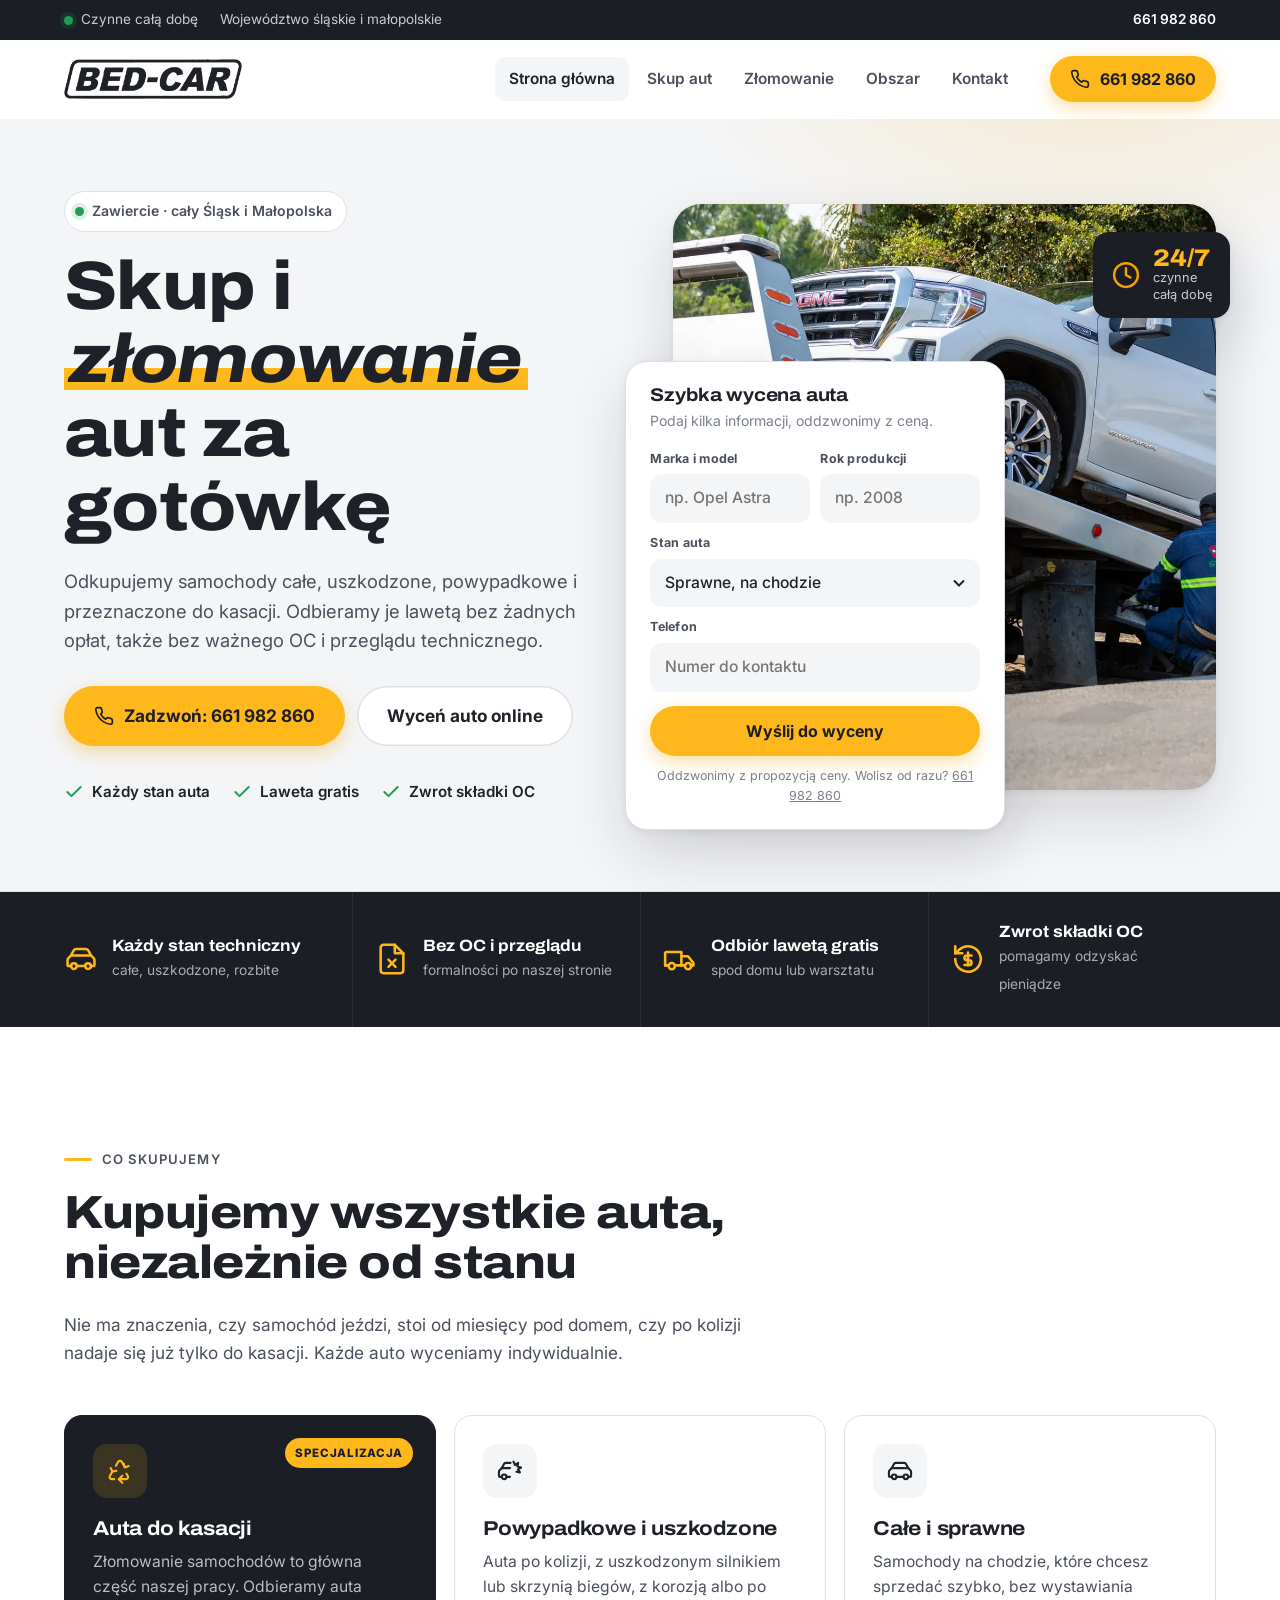
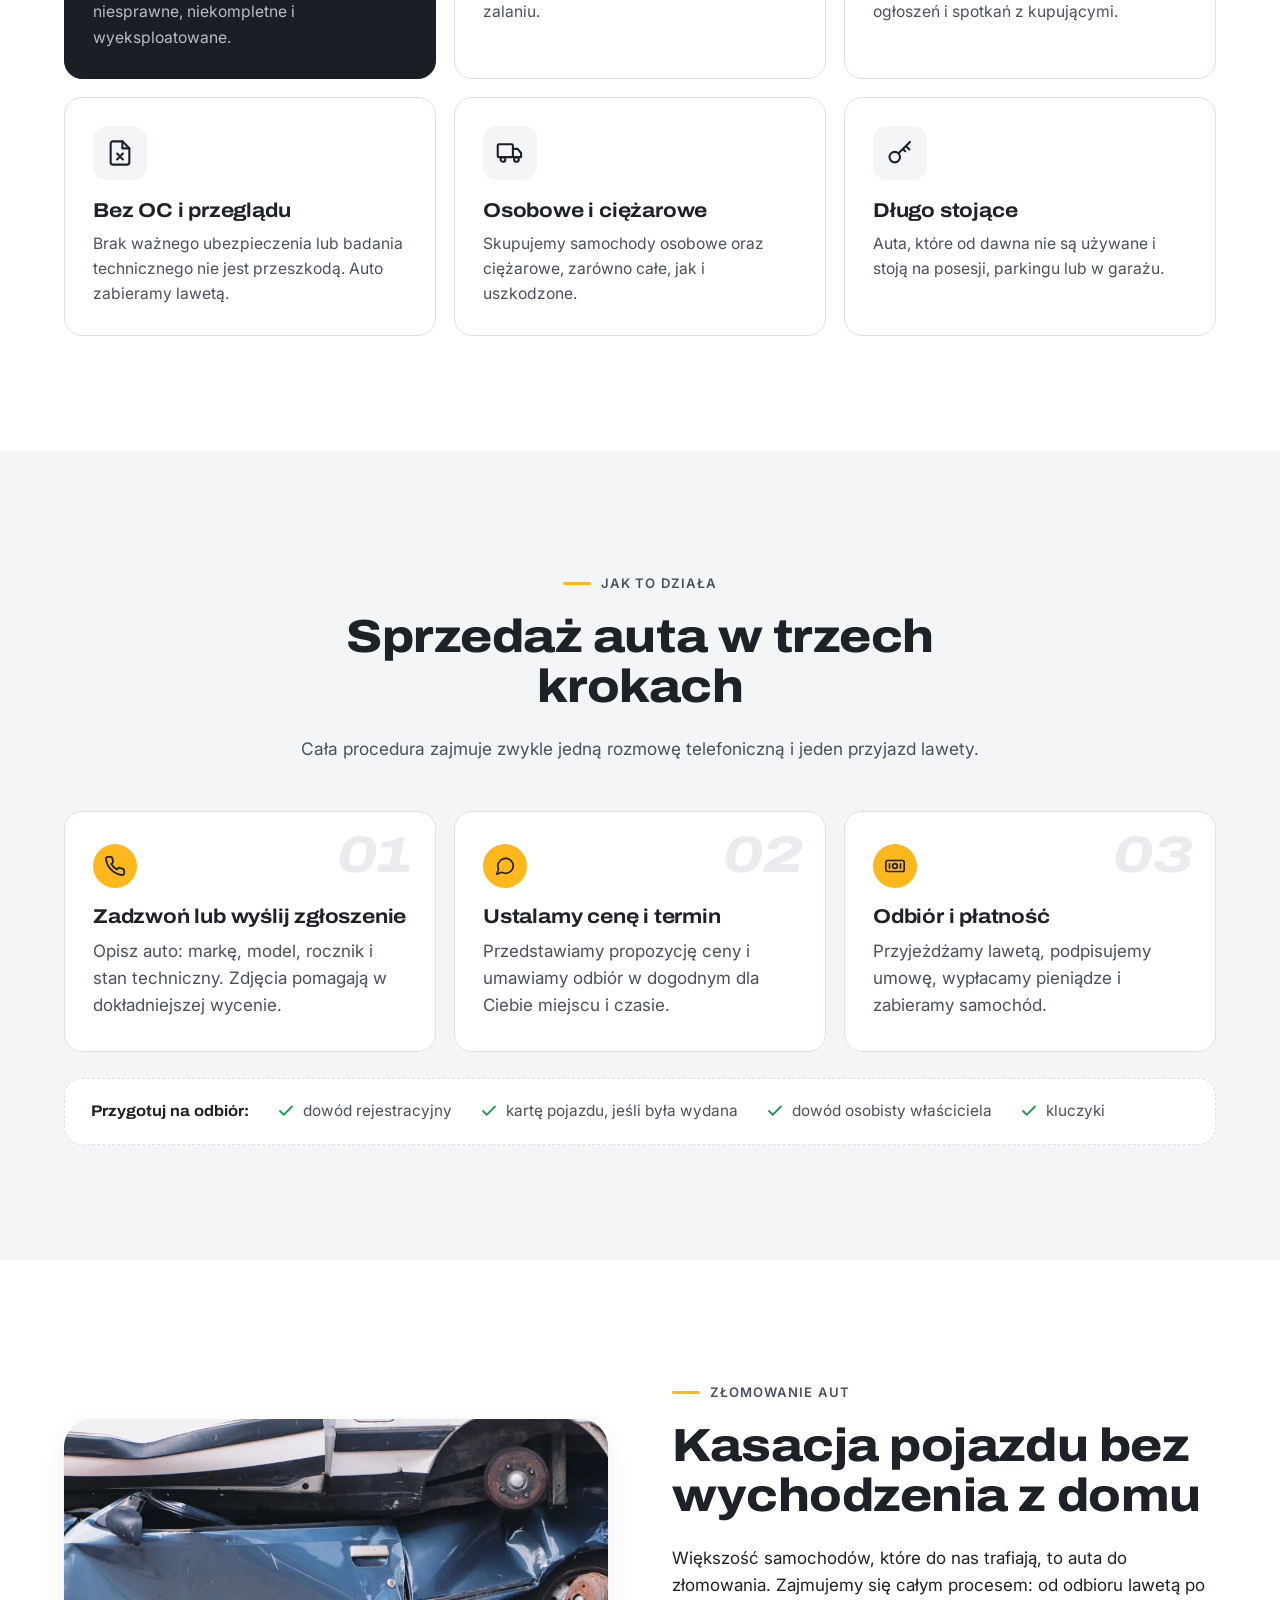
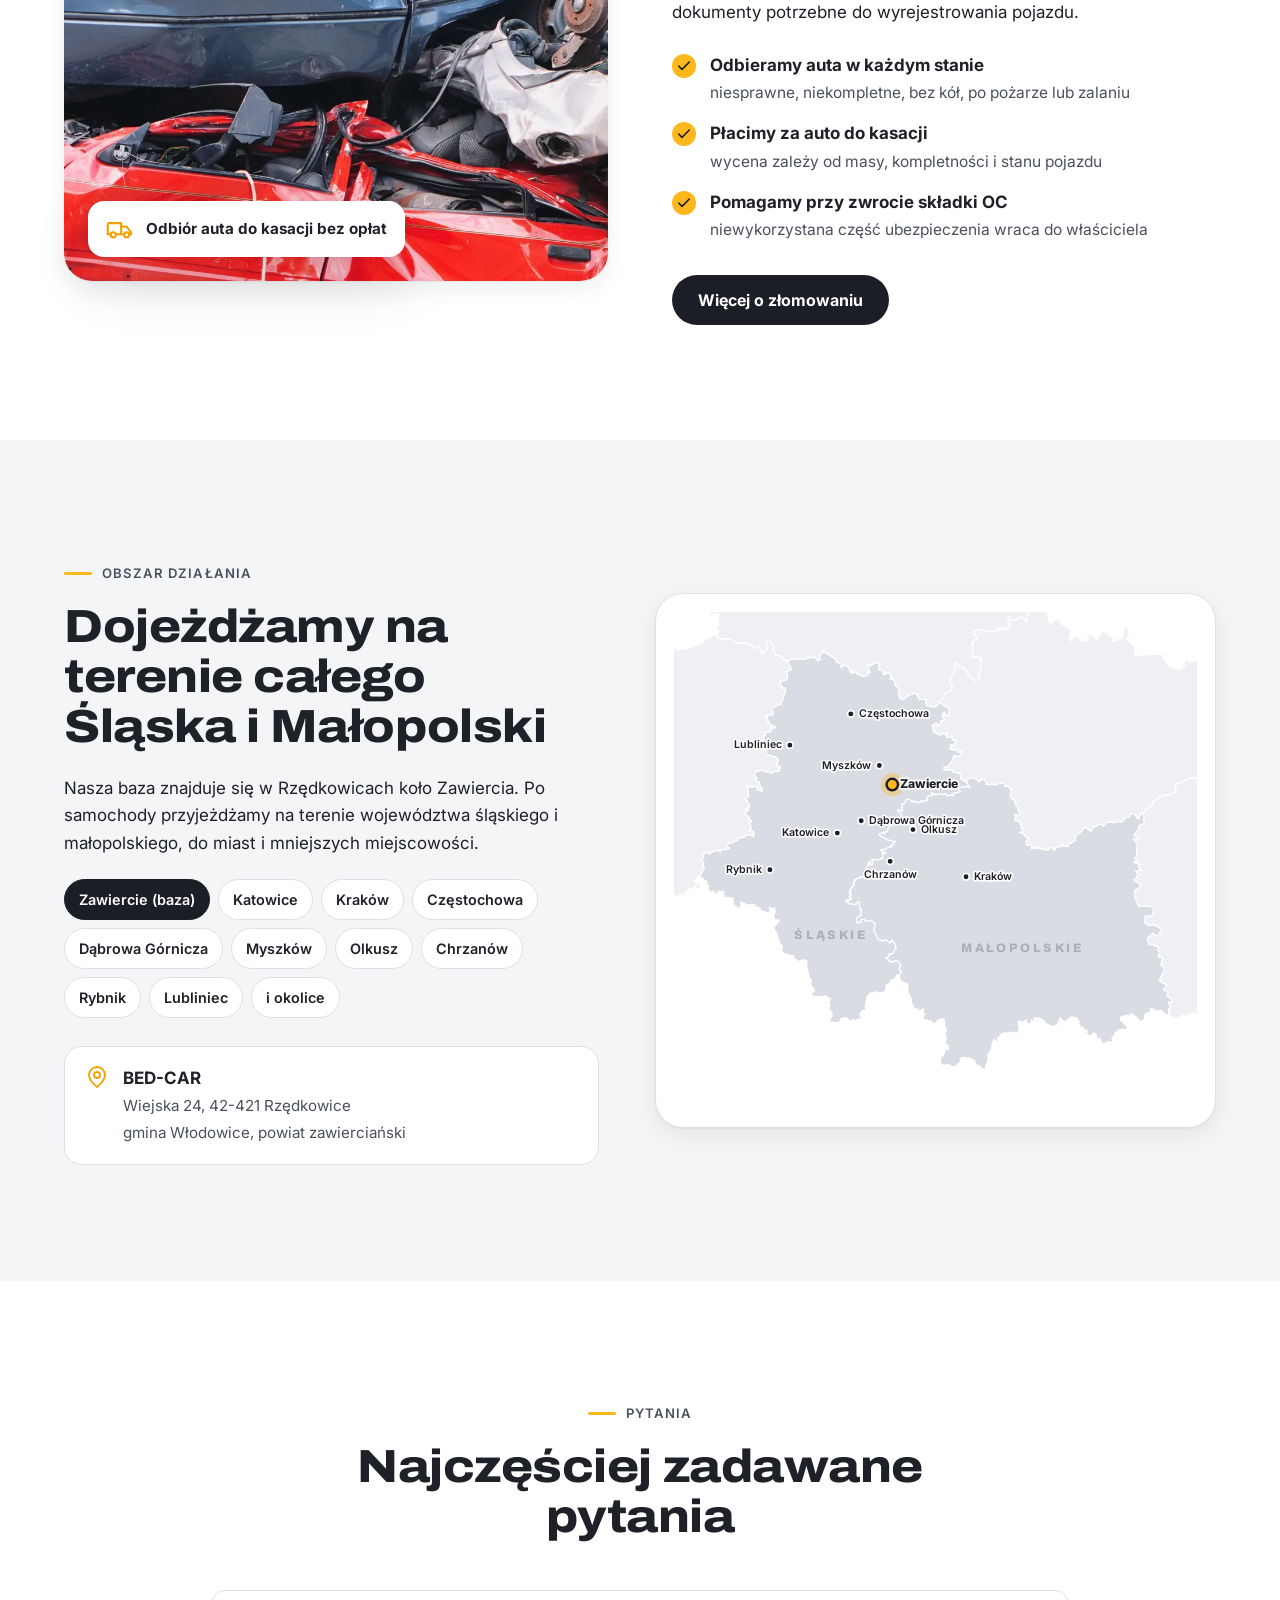
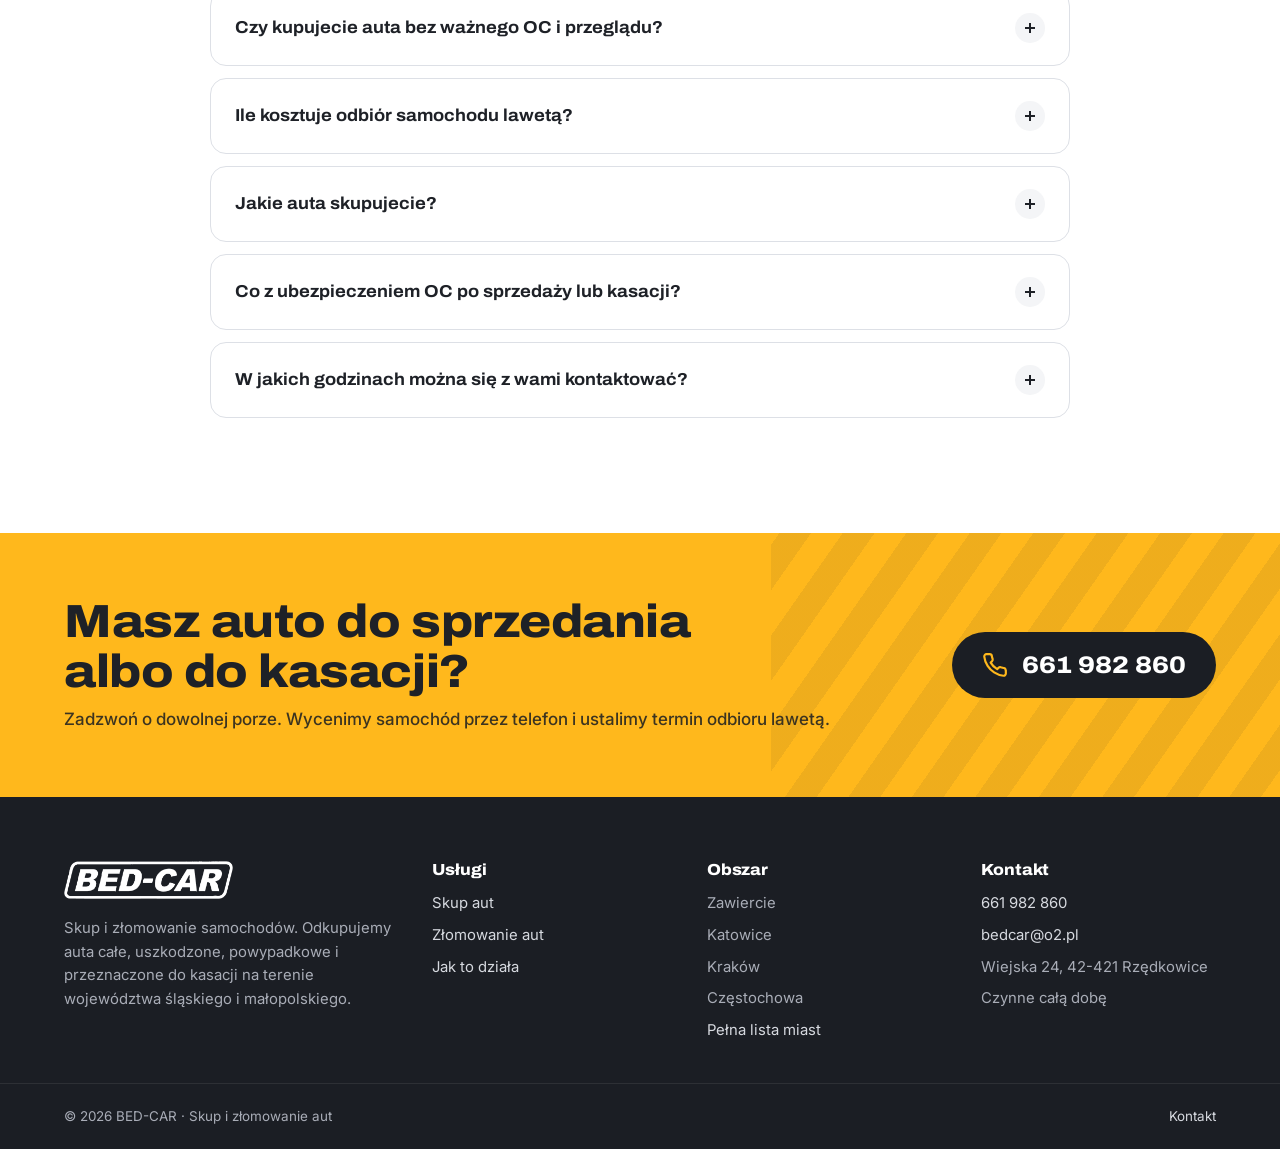
==== commit d5a9ed93: "Tylko skup i złomowanie: wycięta renowacja, sprzedaż aut i pomoc drogowa Co-Authored-By: Claude Opus" ====
--- a/index.html
+++ b/index.html
@@ -94,7 +94,7 @@
     <article class="card rv"><div class="ico"><svg viewBox="0 0 24 24" fill="none" stroke="currentColor" stroke-width="1.8" stroke-linecap="round" stroke-linejoin="round"><path d="M5 17H3.5a1 1 0 0 1-1-1v-3.2a2 2 0 0 1 .6-1.4L5 9.5l1.7-3.3A2 2 0 0 1 8.5 5h7a2 2 0 0 1 1.8 1.2L19 9.5l1.9 1.9a2 2 0 0 1 .6 1.4V16a1 1 0 0 1-1 1H19"/><path d="M5 9.5h14M9 17h6"/><circle cx="7" cy="17" r="2"/><circle cx="17" cy="17" r="2"/></svg></div><h3>Całe i sprawne</h3><p>Samochody na chodzie, które chcesz sprzedać szybko, bez wystawiania ogłoszeń i spotkań z kupującymi.</p></article>
     <article class="card rv"><div class="ico"><svg viewBox="0 0 24 24" fill="none" stroke="currentColor" stroke-width="1.8" stroke-linecap="round" stroke-linejoin="round"><path d="M14 2H6a2 2 0 0 0-2 2v16a2 2 0 0 0 2 2h12a2 2 0 0 0 2-2V8z"/><path d="M14 2v6h6"/><path d="m9.5 12.5 5 5M14.5 12.5l-5 5"/></svg></div><h3>Bez OC i przeglądu</h3><p>Brak ważnego ubezpieczenia lub badania technicznego nie jest przeszkodą. Auto zabieramy lawetą.</p></article>
     <article class="card rv"><div class="ico"><svg viewBox="0 0 24 24" fill="none" stroke="currentColor" stroke-width="1.8" stroke-linecap="round" stroke-linejoin="round"><rect x="1.5" y="4.5" width="13" height="11" rx="1"/><path d="M14.5 8.5h4l3 3.5v3.5h-7"/><circle cx="6" cy="17.5" r="2"/><circle cx="17.5" cy="17.5" r="2"/></svg></div><h3>Osobowe i ciężarowe</h3><p>Skupujemy samochody osobowe oraz ciężarowe, zarówno całe, jak i uszkodzone.</p></article>
-    <article class="card rv"><div class="ico"><svg viewBox="0 0 24 24" fill="none" stroke="currentColor" stroke-width="1.8" stroke-linecap="round" stroke-linejoin="round"><circle cx="7.5" cy="15.5" r="4.5"/><path d="m10.7 12.3 9.8-9.8M17 6l3 3M14.5 8.5l2 2"/></svg></div><h3>Do renowacji</h3><p>Część odkupionych aut przywracamy do sprawności i wystawiamy na sprzedaż.</p></article>
+    <article class="card rv"><div class="ico"><svg viewBox="0 0 24 24" fill="none" stroke="currentColor" stroke-width="1.8" stroke-linecap="round" stroke-linejoin="round"><circle cx="7.5" cy="15.5" r="4.5"/><path d="m10.7 12.3 9.8-9.8M17 6l3 3M14.5 8.5l2 2"/></svg></div><h3>Długo stojące</h3><p>Auta, które od dawna nie są używane i stoją na posesji, parkingu lub w garażu.</p></article>
   </div>
 </div></section>
 
@@ -123,22 +123,7 @@
   </div>
 </div></section>
 
-<section class="sec sec-grey" id="sprzedaz"><div class="wrap split rev">
-  <div class="split-media rv"><img src="assets/img/renowacja.webp" alt="Samochód w warsztacie podczas renowacji" width="1200" height="800" loading="lazy"><div class="float"><svg viewBox="0 0 24 24" fill="none" stroke="currentColor" stroke-width="1.8" stroke-linecap="round" stroke-linejoin="round"><path d="M14.7 6.3a1 1 0 0 0 0 1.4l1.6 1.6a1 1 0 0 0 1.4 0l3.8-3.8a6 6 0 0 1-7.9 7.9l-6.9 6.9a2.1 2.1 0 0 1-3-3l6.9-6.9a6 6 0 0 1 7.9-7.9z"/></svg> Renowacja i sprzedaż samochodów</div></div>
-  <div class="rv">
-    <span class="eyebrow">Sprzedaż i pomoc</span>
-    <h2>Auta po renowacji, pomoc przy zakupie i pomoc drogowa</h2>
-    <p>Część skupionych samochodów przywracamy do sprawności i sprzedajemy. Jeżeli szukasz auta, zadzwoń i zapytaj o samochody dostępne w tej chwili.</p>
-    <div class="mini">
-      <div><b>Sprzedaż aut</b><span>samochody po renowacji</span></div>
-      <div><b>Pomoc przy zakupie</b><span>doradzimy przy wyborze auta</span></div>
-      <div><b>Pomoc drogowa</b><span>transport lawetą</span></div>
-    </div>
-    <p style="margin-top:28px"><a class="btn btn-amber" href="tel:+48661982860"><svg viewBox="0 0 24 24" fill="none" stroke="currentColor" stroke-width="2" stroke-linecap="round" stroke-linejoin="round"><path d="M22 16.9v3a2 2 0 0 1-2.2 2 19.8 19.8 0 0 1-8.6-3.1 19.5 19.5 0 0 1-6-6A19.8 19.8 0 0 1 2.1 4.2 2 2 0 0 1 4.1 2h3a2 2 0 0 1 2 1.7c.1.9.4 1.8.7 2.7a2 2 0 0 1-.5 2.1L8 9.8a16 16 0 0 0 6 6l1.3-1.3a2 2 0 0 1 2.1-.4c.9.3 1.8.6 2.7.7a2 2 0 0 1 1.7 2z"/></svg> Zapytaj o dostępne auta</a></p>
-  </div>
-</div></section>
-
-<section class="sec" id="obszar"><div class="wrap area">
+<section class="sec sec-grey" id="obszar"><div class="wrap area">
   <div class="rv">
     <span class="eyebrow">Obszar działania</span>
     <h2>Dojeżdżamy na terenie całego Śląska i Małopolski</h2>
@@ -149,7 +134,7 @@
   <div class="map-box rv"><svg xmlns="http://www.w3.org/2000/svg" viewBox="0 0 640 608" role="img" aria-label="Obszar działania: województwo śląskie i małopolskie"><path class="woj woj-on" d="M276,97L274.5,98.5L275,102.5L276.5,103L275.5,104L279.5,107L281.5,105L282.5,106L285.5,102.5L294,99L296,100L300.5,107L305,106.5L308.5,108L308,111.5L310,115L320,116.5L320,114.5L322.5,114L323.5,110L335.5,117.5L338,122.5L335.5,122.5L336.5,126.5L333.5,127L330.5,122.5L328.5,125.5L330.5,126L331,125L328,128L331.5,132.5L326.5,133.5L327,135.5L322.5,140L321,136L320,135.5L319,138.5L316,138L316.5,143L318.5,145.5L317.5,146.5L325.5,150.5L328.5,148.5L332.5,150L333,148L334,147.5L333.5,153L339.5,153L341,157L344.5,156.5L345,159L342.5,161.5L343.5,164L338.5,162.5L338,163L339.5,165.5L337.5,167L342,169L346.5,169L347.5,171.5L353,170.5L353,172L352,171.5L349,177L343,175.5L339.5,183.5L335,188.5L333,190.5L330.5,189.5L330.5,193L340,193L341.5,196L349.5,197L351.5,204.5L355.5,207L358,206.5L358.5,209.5L362,214L361.5,214.5L355.5,213.5L349.5,215L348,217L350,219.5L349.5,220L341.5,222L341.5,225L340.5,225.5L339,224L334,225L332.5,222.5L329,223.5L326.5,222.5L317,223.5L316.5,221.5L315.5,221L314.5,225L311.5,225L309,227.5L310.5,230L307.5,230.5L308,232L307,231L304.5,232L303,230.5L300.5,233L298.5,233.5L296.5,231.5L292.5,232.5L293.5,231.5L291,231.5L287.5,229L284,230L282,234L279,235L279.5,243.5L274.5,241.5L273.5,243.5L278,246.5L278.5,255L272.5,256L266.5,252.5L266.5,255L263.5,259L266.5,261.5L264,261.5L263.5,263.5L262,264L261,268L257.5,269L259,269.5L257.5,271.5L256,270L251,272L253.5,274.5L263.5,279.5L266,279L269,281L271,280.5L267,285L266.5,287.5L265,286L264.5,287.5L261,288L259.5,290L253,291L255,293.5L258.5,293.5L258.5,295L255,295.5L255.5,301L254.5,300L252.5,302.5L249.5,303L242,302.5L243,309L240,310L239,306L240.5,306L238.5,306L232,320.5L235.5,323.5L234,323L233,325.5L232,323.5L231,324.5L229,323.5L226,326L224.5,325L223,327.5L221,327L220.5,329L222,328.5L220.5,330.5L220.5,332.5L219,332L220,334.5L216,338.5L216.5,340.5L215,340L216,340.5L214.5,342L216.5,344L216.5,345.5L215,345L214.5,348.5L216.5,348.5L215.5,349.5L217,351L215.5,352L214,351.5L213.5,353L211,352.5L210,354.5L212.5,354L213.5,356.5L219.5,357.5L223.5,357L224,355L227,354.5L227,362L229,364L229,371L225,373L222.5,376.5L224,379.5L225,380L228.5,379L228.5,376L230,375.5L233.5,376L233.5,377.5L242,378L246,381L244.5,390L250,400.5L255.5,402L258,400.5L264,404.5L265.5,404L266,401.5L267.5,402L271,407L271.5,412L269,414L269,416L266,418.5L263.5,418L262.5,422L259,422.5L262,425L262.5,427L265,426.5L266,428.5L271,426L274.5,427.5L277.5,431.5L275.5,436L278,441L275.5,444L272,444L271,448L265.5,450L264,454.5L259,456.5L259.5,459L257.5,464.5L250,466L248.5,464.5L240,466L235.5,471.5L236,475.5L234.5,476.5L235,478L233.5,481.5L234.5,484L234,486.5L233,488L231,487L229.5,488L227.5,491.5L229.5,497L228.5,498L226,497.5L221.5,500L219,498.5L216,500.5L214,500L211.5,496.5L208,496L207.5,497.5L205,497L201.5,502L194,501.5L192,502.5L190.5,497.5L193,495L193.5,492.5L191,487L189,486.5L190.5,480.5L189,479L191,475L191,473L185.5,469.5L178,470.5L169,469.5L168,468L169,465L171.5,464L171.5,461L168,458L167,452L168,449L166.5,449L165.5,447.5L162.5,434L162.5,427L158,425L151.5,427.5L149.5,425L147.5,425.5L146,420L139,420L138.5,418.5L136.5,419L131.5,415L132.5,408.5L129.5,406L126,394L122,386.5L122,385L125.5,382L124.5,380.5L128,379L128.5,378L127,376.5L124,376.5L121.5,373L124,366L123,365.5L123,362L120.5,363L117,361L117,364.5L118,365.5L116,368L114.5,368L109.5,366L108.5,367L104,362L98.5,360L98.5,357.5L90,358.5L81.5,354.5L82,357L85,358L83,359L84.5,360L83,361L81,359.5L81,361.5L79,363.5L76,361.5L76,360L74.5,360L72.5,357L72,350.5L65,349L62.5,349.5L61.5,348.5L60,341.5L58,342.5L54.5,341L53.5,344.5L51.5,345.5L47.5,341.5L44.5,342.5L41,338L42.5,335L39.5,332.5L40,329.5L36,328L35.5,325.5L33.5,325.5L31,323.5L37,312L35,310L36.5,306.5L33.5,304L36,299L34.5,298L35.5,296.5L34.5,295L35.5,294L37,295.5L42,293L43.5,296.5L47.5,292L49.5,293L52.5,290.5L56.5,293L56.5,291L67.5,289.5L67.5,288.5L65,287L65.5,284L67.5,283L68,281.5L71,282.5L72,281L77.5,279.5L78.5,277L86.5,275L85.5,272.5L94,273L97.5,274.5L96.5,271.5L97.5,271.5L97.5,269.5L96,268L92,267.5L94.5,264L92,257.5L94.5,256.5L94.5,255L93,255L92,251L86,246L88.5,245L88.5,242L91,242.5L88.5,240L90.5,239.5L92.5,237.5L89.5,231L87,229.5L87.5,227.5L91,226L91.5,224L90,221.5L91,218.5L89.5,212.5L95,214.5L100,213L102,214L102,217.5L107,219L108,216L105,213L104.5,208L101.5,208L99.5,200.5L98,199.5L99.5,195.5L106.5,193.5L120,197L122.5,195L128.5,194.5L130,189.5L127,189.5L127.5,188L126.5,188.5L125.5,187L127.5,180L125.5,179.5L125,177.5L113,174.5L113,170.5L111.5,170L112.5,165.5L114,165.5L109,164L109.5,162.5L111.5,161.5L108,160L107.5,158.5L110.5,156L109,154.5L106.5,153.5L111.5,151L111.5,147.5L118.5,146L119,140.5L122,142.5L124,141L122.5,139.5L118.5,138.5L116,135.5L116,133.5L114.5,134L114.5,131.5L113,131L114,128.5L111,128.5L111,127.5L121,125.5L120,118.5L125.5,114L130.5,113L136.5,96L135.5,93L132.5,93L129.5,86.5L131,83.5L134,84L138,82.5L139,77.5L137,73L143.5,70.5L139.5,61.5L140,59.5L146,57L162,57.5L161.5,55.5L164.5,55L164.5,56.5L171.5,55L171,54L175.5,59L177.5,58.5L178.5,58L178,56.5L178.5,53L182.5,48L197.5,57L198.5,60.5L205,64L204,67.5L205,68L208,65L211,65.5L213.5,67.5L216.5,74.5L218.5,74.5L217.5,73L218.5,71.5L221,72L220.5,74L223.5,73.5L224,76L231,78.5L230.5,79L237,77L238.5,73L239.5,73.5L237.5,68.5L237,64.5L238,64L240.5,66L245.5,62.5L251,62L252,64L250,67L251.5,71L255,71.5L257.5,73.5L255.5,75.5L256.5,76.5L262.5,74L266,79.5L264.5,81L265.5,82L266.5,81.5L269.5,84L270,89L275,94L276,97Z"><title>śląskie</title></path><path class="woj" d="M-7.5,38.5L-5.5,43L1.5,44L5,47L11.5,44L14.5,45.5L33.5,38.5L37.5,35.5L36.5,34.5L38.5,33.5L37,33L38,30L41,32.5L42,32L42.5,33.5L46,29.5L52.5,28L53.5,31L56.5,32.5L69,32.5L76.5,37L77,38.5L87.5,37.5L90,40L96.5,41L97,43.5L99,44L104,42.5L105,46.5L107,48L106.5,50L108.5,50.5L113.5,45.5L113,39L114,37L118.5,37L122,43L121,46L124,50.5L123.5,52.5L128.5,52.5L131.5,54L133.5,57.5L137.5,60L140,59.5L139.5,61.5L143.5,70.5L137,73L139,77.5L138,82.5L134,84L131,83.5L129.5,86.5L132.5,93L135.5,93L136.5,96L130.5,113L125.5,114L120,118.5L121,125.5L111,127.5L111,128.5L114,128.5L113,131L114.5,131.5L114.5,134L116,133.5L116,135.5L118.5,138.5L122.5,139.5L124,141L122,142.5L119,140.5L118.5,146L111.5,147.5L111.5,151L106.5,153.5L109,154.5L110.5,156L107.5,158.5L108,160L111.5,161.5L109.5,162.5L109,164L114,165.5L112.5,165.5L111.5,170L113,170.5L113,174.5L125,177.5L125.5,179.5L127.5,180L125.5,187L126.5,188.5L127.5,188L127,189.5L130,189.5L128.5,194.5L122.5,195L120,197L106.5,193.5L99.5,195.5L98,199.5L99.5,200.5L101.5,208L104.5,208L105,213L108,216L107,219L102,217.5L102,214L100,213L95,214.5L89.5,212.5L91,218.5L90,221.5L91.5,224L91,226L87.5,227.5L87,229.5L89.5,231L92.5,237.5L90.5,239.5L88.5,240L91,242.5L88.5,242L88.5,245L86,246L92,251L93,255L94.5,255L94.5,256.5L92,257.5L94.5,264L92,267.5L96,268L97.5,269.5L97.5,271.5L96.5,271.5L97.5,274.5L94,273L85.5,272.5L86.5,275L78.5,277L77.5,279.5L72,281L71,282.5L68,281.5L67.5,283L65.5,284L65,287L67.5,288.5L67.5,289.5L56.5,291L56.5,293L52.5,290.5L49.5,293L47.5,292L43.5,296.5L42,293L37,295.5L35.5,294L35.5,296.5L34.5,298L36,299L33.5,304L36.5,306.5L35,310L37,312L32,322.5L25.5,327.5L26.5,332.5L27.5,333L29,330.5L32.5,331.5L32.5,339.5L31,338L26,338L25.5,336L23,337.5L22,339.5L19.5,338.5L17,339.5L11.5,346.5L6,346.5L2.5,348.5L-1,344.5L-5,342.5L-3,340L-4.5,338L-9.5,337.5L-14,334.5L-13.5,333L-14.5,331L-14,328L-17,324.5L-16.5,323L-21.5,317.5L-21,315L-23.5,313L-27,310L-29.5,310L-30.5,313.5L-35,311.5L-36.5,306L-41.5,303.5L-45,298.5L-43,295.5L-39,296L-38.5,295L-25.5,292L-23.5,286L-19.5,287L-16.5,286L-17,282L-15.5,278L-22,272.5L-22,268.5L-17.5,261L-21.5,260L-23,255.5L-28.5,253.5L-29,261.5L-35,267L-41.5,270L-45,266.5L-50,269L-61.5,267.5L-67,270L-68,269L-68.5,272.5L-71.5,274L-72.5,273.5L-72.5,271L-74,267L-76.5,268L-80,265.5L-83.5,266L-84,270.5L-86,271L-88.5,265.5L-86.5,264.5L-87,261.5L-85.5,259L-88.5,257.5L-86.5,253.5L-98,256L-103.5,252.5L-111.5,244L-111.5,238L-114.5,237L-119,239.5L-121.5,239.5L-125,236L-127,236L-127,233L-131.5,233L-132,234L-137,232.5L-142,228.5L-144,229.5L-146.5,227L-150.5,229.5L-162,221.5L-156.5,218L-155,213L-153,211L-151.5,212L-150.5,210.5L-149.5,212.5L-150,214.5L-149,215L-146.5,213.5L-145,214.5L-145,213.5L-142.5,213L-143,215L-142,215.5L-143,216L-143,217L-137.5,217L-135,210.5L-136.5,206.5L-133.5,203L-135.5,199.5L-135,196.5L-126.5,184.5L-125.5,179L-114,177L-106,177.5L-104.5,176L-106.5,170.5L-105.5,167.5L-106.5,166.5L-105.5,165L-106,159.5L-104,159L-102,157L-108.5,154L-108.5,151L-103,149.5L-101,146.5L-101,144L-99,142.5L-96,144.5L-94.5,143L-96.5,142L-95,140L-100,135.5L-102.5,135L-99.5,133L-99.5,131L-97,129L-87,132L-86,130.5L-86,126L-88,125.5L-91.5,122L-87.5,120L-90,114.5L-80.5,111.5L-80.5,107.5L-78.5,107.5L-78,104L-86,101L-83,96.5L-83,94.5L-77.5,96L-76.5,98.5L-73,98.5L-71.5,96.5L-72.5,95L-71,91.5L-72.5,89L-72.5,83.5L-67,80.5L-66,82L-60.5,81L-59,82.5L-58,80L-62,77.5L-61,76.5L-57.5,78L-53.5,77L-53.5,74L-56,74L-58,71.5L-54.5,63L-57.5,61L-56.5,59L-57.5,59L-55,56L-50.5,56.5L-46.5,52.5L-50,50L-47.5,45L-48.5,43L-47.5,40L-49.5,39L-49,37.5L-53,36L-53,33.5L-50.5,32.5L-49,30.5L-47.5,31L-45.5,29L-44,29.5L-43,27.5L-44,27L-41.5,23.5L-40,27.5L-36.5,28.5L-37,29.5L-31.5,31.5L-29.5,30L-26.5,31L-27,28.5L-25.5,28L-20,28L-17.5,24.5L-13,25.5L-10,22.5L-7,24.5L-5,22.5L-2,24L-0.5,28.5L-4,38L-6.5,37.5L-7.5,38.5Z"><title>opolskie</title></path><path class="woj" d="M323.5,110L330,104.5L331,99.5L333.5,99.5L338.5,96.5L340.5,92.5L340,89L338,88L337,83.5L340.5,76L343,73L343,66.5L345.5,61.5L347,62L349,67L355.5,68L355.5,71.5L357.5,71L359.5,74L359.5,77L369.5,84.5L371,82L372.5,81.5L373,77L372,75.5L375,71.5L374.5,60L376,59L375.5,57.5L374,58.5L374,56L363.5,55L365.5,47.5L364,38.5L367,39L364.5,37.5L368.5,33L370,33L371,30.5L366,25L371,21L374,20.5L376.5,21.5L376,23.5L377.5,22L387,24L393.5,23L393.5,21.5L397,22.5L397,19.5L401,20L400,22L402,21L403,18.5L403.5,21.5L406,21L406.5,19L409.5,19.5L411.5,16L409.5,15.5L410,11.5L408,9.5L408,6L411,5.5L411,7.5L414,9.5L419.5,9.5L423,6L427,7.5L430,11.5L431.5,9L430.5,4.5L432.5,4.5L433,2L428.5,-8.5L432,-10.5L436.5,-10.5L436.5,-12.5L438,-12.5L439,-14.5L440.5,-14.5L440.5,-17L445.5,-15L445.5,-14L453.5,-13.5L455,-10L454,-7.5L451.5,-8.5L450.5,-7.5L451,-5L451.5,-3.5L454,-4L452,-2L457.5,1L457,1.5L458,2.5L456,5L458.5,6.5L457.5,8.5L459.5,13L463,13L465.5,9.5L470,8.5L474.5,15L483,20L484.5,19.5L484,21.5L486,22L486.5,25L483.5,28L483.5,34L485.5,35L489,28.5L498,32.5L498,35L500,35.5L501,33.5L505.5,35.5L507,32.5L504.5,31.5L507,27L512.5,28.5L517,33.5L524,22.5L537.5,32L536,34L537,36L541.5,34.5L541,32L547,32.5L550,25L549.5,18L556,21L556,23L558,24L553,33L559,37L561,41L565.5,40L563.5,41L564.5,47L563.5,47L563,48L563.5,53L598,51.5L597.5,56.5L600.5,57L601,59L603,59L602.5,63.5L607.5,66.5L611,66.5L610.5,67.5L616.5,71L622,68.5L620.5,68L623.5,66L620.5,65L621,64L625.5,65L622.5,62.5L625,60L625,58.5L625,59.5L628.5,58L630.5,62L636,58.5L638,59L642.5,57L643,58.5L645,57.5L642,54L646.5,54L648.5,56L653,53.5L655.5,57L658,63L660,63.5L662,62L666.5,64.5L667.5,63L670.5,63.5L669.5,61.5L672,58.5L671,58.5L671.5,56L674.5,55.5L677.5,59L678.5,62L674.5,67.5L677.5,73.5L676,92L679.5,100L679.5,105.5L682,111.5L681,117L686,124L684,133L681,138.5L681.5,144.5L679,150L678.5,155L676.5,158L671.5,160L673,161L670.5,165.5L670.5,169L667.5,168.5L667,166.5L665.5,166.5L662.5,170L661,169L658.5,173L651.5,180L649.5,188.5L640,202.5L638,203L632,202.5L620.5,208.5L614,209.5L613,212L614.5,217.5L613,219.5L606,224L599,224L585.5,232L585,236.5L581,237L580.5,240L576.5,241.5L575,246L570,247L568,253L566,252.5L565.5,250L563.5,247.5L560,246.5L558,247.5L556.5,251L551.5,251.5L548,256.5L542.5,256L538.5,257.5L529.5,257L525.5,261.5L519.5,259.5L516.5,262.5L512,262.5L511.5,266.5L509.5,268L504,264L501.5,264L497.5,269.5L491,274L491,279.5L487.5,280.5L486.5,283L483,283L481.5,287L480.5,286L478.5,287L476,284.5L475.5,286.5L475,284.5L473.5,287L474,287L468,287.5L465,291L461.5,287.5L458.5,288.5L458,291L457,290L454,291.5L446.5,287.5L447.5,290L444,288L443.5,289.5L440,288.5L437.5,290L436.5,288L437.5,287.5L436.5,284.5L432,285.5L431,284.5L430.5,280.5L434.5,277.5L434.5,276.5L431,276L427,271L423,269.5L428.5,265L426,263.5L424.5,264.5L424.5,261.5L426,261.5L425.5,259.5L423.5,260L422.5,256L416.5,255L416.5,253L418.5,251.5L416.5,248L422.5,247.5L423.5,246.5L422.5,245.5L424.5,245L420.5,242L421.5,238.5L418.5,237.5L416,229.5L413.5,228.5L411.5,226.5L411,223.5L413,216L411.5,216.5L408,213L405,213.5L404,210.5L401.5,209L396,210L395,212L389,210.5L384.5,211.5L381.5,210.5L383,209L381,208L379.5,205L375.5,204.5L373,207.5L371.5,207.5L371,205.5L364.5,202.5L361.5,202.5L361.5,203.5L358.5,206.5L355.5,207L351.5,204.5L349.5,197L341.5,196L340,193L330.5,193L330.5,189.5L333,190.5L335,188.5L339.5,183.5L342.5,176L349,177L353,170.5L351,170L347.5,171.5L346,168.5L338,167.5L339.5,165.5L338,163L338.5,162.5L343.5,164L342.5,161.5L345,159L344.5,156.5L341,157L339.5,153L333.5,153L334,147.5L333,148L332.5,150L328.5,148.5L325.5,150.5L317.5,146.5L318.5,145.5L316.5,143L316,138L319,138.5L320,135.5L321,136L322.5,140L327,135.5L326.5,133.5L331.5,132L328,128L330,126L330.5,126.5L330.5,125L330.5,126L328.5,125.5L329.5,123L331,123L331.5,125L334.5,127L336.5,126.5L335.5,122.5L338,122.5L335.5,117.5L333,115.5L323.5,110Z"><title>świętokrzyskie</title></path><path class="woj" d="M801,246L805,245.5L810,248L817,245.5L822,246.5L825.5,246L825.5,249L812.5,253L812,258L825.5,261.5L829,263.5L836.5,260.5L848.5,260.5L854.5,262.5L860.5,260.5L868.5,263L875.5,262.5L882,264.5L888,260L890.5,255L894.5,253L910,235.5L912,235.5L914,238L916.5,237.5L918,240.5L922,243.5L922,245.5L926.5,241L931,240L933.5,236.5L939.5,234L940,231.5L945.5,233L944.5,234.5L943,234L941.5,236L941.5,237.5L944.5,239L943,240.5L944,243L948.5,244L949.5,247.5L953.5,248.5L948,260.5L949.5,259L952.5,260.5L957,260L959.5,263L963.5,261L968,262.5L967.5,264L964.5,265L967,266.5L966,271.5L970,271L972.5,274L959.5,283L952.5,292L944,298.5L932.5,311L926.5,314.5L927,318L920,326.5L916,328.5L915.5,333L903.5,348.5L898.5,352.5L897.5,356.5L884.5,372.5L878.5,383L874,384L871.5,391.5L872.5,393L867.5,396L862,403L861.5,407L857.5,410L853,418.5L848.5,422.5L845.5,423.5L842.5,427.5L842,432.5L827.5,452L823.5,461L817.5,466.5L819.5,472L822.5,475L827,475.5L830,491L836,511.5L835,518L836.5,523L834.5,541.5L831.5,543.5L830.5,547L831,548.5L836,550L833.5,551.5L833,554.5L831.5,555.5L829,561L831,563.5L833.5,559L837.5,559L834.5,565.5L838,567L843,565.5L843.5,571L846,573.5L847.5,573L847,574.5L848,574L850,576L850.5,578L853.5,577L855,578L854.5,580L860.5,582.5L859,586L856.5,587L857,588.5L856,590L858,594L856,597L858.5,597.5L857.5,599.5L861,603L860.5,605.5L855,607L852.5,606.5L850.5,600.5L847,601L846.5,598.5L840,593.5L839,593.5L836.5,596L831,593.5L827.5,594.5L824.5,597L822.5,595L819.5,594L815.5,586.5L811.5,585L810.5,582.5L807.5,581.5L804,584.5L800.5,582.5L795.5,583L793,584.5L786.5,580L780.5,581L775,576L775,573.5L773,572.5L771,568.5L765.5,568.5L762.5,571.5L750.5,567L746.5,567L747,564.5L748.5,562.5L746,558.5L744,558L740.5,561L732.5,556.5L733,554L719,551L713.5,547.5L715.5,539L713.5,537.5L714,533.5L705.5,525L702,515L697,515.5L694,513L692,514.5L689,509.5L687,508L684,509L681,503.5L674.5,505.5L672,509.5L672,513L670.5,512.5L668,509.5L668,505.5L663,501.5L661.5,501.5L660.5,497.5L657,496L653.5,498L650,496.5L645,488.5L638,492L634,490L631.5,492L628,491.5L625.5,496.5L622,493L620.5,493.5L618.5,497.5L615.5,496.5L611.5,497.5L609,495.5L605.5,492L604.5,488.5L604.5,486L607.5,483L607,481.5L604,478L606,476.5L609,476.5L609,475L607,472L604.5,471.5L602.5,467.5L604.5,467L602.5,464L598.5,462.5L602.5,456L596.5,453L593,450L599.5,438.5L598.5,434.5L595.5,432L597,423L595.5,421.5L594,422.5L592,421.5L594,416L591.5,413.5L592,410.5L590.5,408.5L587,408L585.5,406.5L581.5,407L578.5,400.5L580.5,396.5L583.5,396L585,393L590,395.5L594,393.5L594,391.5L597,390.5L595,387L588,383L583.5,382.5L582.5,383.5L580.5,383.5L576,380.5L576,371.5L582,372L585,370L586.5,365L586,361.5L580,359.5L568,360L563,347.5L563.5,340L568,338L570.5,333L563,329L562,327L566,325L565.5,323L568,321L564.5,317L571.5,315.5L569,314.5L569.5,312.5L567.5,311L568.5,309.5L570.5,309L562.5,306.5L562.5,305L565.5,305L567.5,303L563.5,301.5L566.5,294L565.5,293L566.5,285.5L565,281.5L561.5,277.5L568.5,277L562.5,272.5L568,266L568.5,261.5L575.5,258L574,253L574.5,250L573,246.5L575.5,245L577,241.5L580,240.5L581,237L585,236.5L585.5,232L590.5,228.5L600,223.5L606,224L613,219.5L614.5,217.5L613,212L614,209.5L620.5,208.5L632,202.5L638,203L640.5,202L649.5,188.5L651.5,180L658.5,173L661,169L662.5,170L665.5,166.5L667,166.5L667.5,168.5L670.5,169L670.5,165.5L673,161L671.5,160L676.5,158L678.5,155L679,150L681.5,144.5L681,138.5L684,133L685,127L687.5,130L687,133L699.5,135.5L703.5,131L707,132.5L717,122.5L736,128.5L734,135.5L740,137L743.5,140L737.5,153L738.5,154.5L737,157.5L733,160.5L732.5,162.5L743.5,163.5L748,167L750.5,172L750.5,175.5L757.5,175L759.5,176.5L762,176L767.5,177L773,180L773.5,181.5L776.5,183L780,186.5L787.5,183.5L787.5,185.5L791.5,186.5L791,187.5L792,187.5L792,185.5L794.5,185.5L794.5,187.5L796,187.5L795.5,186.5L797,185.5L800,188.5L800,194.5L797,195L797.5,196.5L795.5,197.5L797,198.5L799.5,198L799.5,201.5L798.5,202L800,203.5L798.5,204.5L800.5,206L805.5,205L807,206.5L805,208L806,209L801.5,211.5L794.5,212L796.5,214L798.5,213L798,214.5L805,212L808.5,212.5L808.5,214L803,217L805,218.5L802.5,218L801.5,220.5L799,222L797,217.5L795,216.5L795.5,219.5L794.5,219.5L788,218.5L787.5,217L784,218L786,220.5L784.5,222L786,222L786.5,225.5L785,225.5L784.5,229.5L778.5,228L777,235.5L783,234.5L782.5,236.5L785.5,237.5L786,243.5L790.5,247L794,247L794,249L795,249.5L801,246Z"><title>podkarpackie</title></path><path class="woj woj-on" d="M462.5,288L464.5,291.5L466,290.5L466,289.5L468,287.5L474,287L473.5,287L475,284.5L475.5,286.5L476,284.5L478.5,287L480.5,286L481.5,287L483,283L486.5,283L487.5,280.5L491,279.5L491,274L497.5,269.5L501.5,264L504,264L509.5,268L511.5,266.5L512,262.5L516.5,262.5L519.5,259.5L525.5,261.5L529.5,257L539.5,257.5L543,256L547,257L549.5,255L551.5,251.5L556.5,251L558,247.5L560,246.5L563.5,247.5L565.5,250L566,252.5L567.5,253L569,252L570,247L573,246.5L574.5,250L574,253L575.5,258L568.5,261.5L568,266L562.5,272.5L568.5,277L561.5,277.5L565,281.5L566.5,285.5L565.5,293L566.5,294L563.5,301.5L567.5,303L565.5,305L562.5,305L562.5,306.5L570.5,309L568.5,309.5L567.5,311L569.5,312.5L569,314.5L571.5,315.5L564.5,317L568,321L565.5,323L566,325L562,327L563,329L570.5,333L568,338L563.5,340L563,347.5L568,360L580,359.5L586,361.5L586.5,365L585,370L582,372L576,371.5L576,380.5L580.5,383.5L582.5,383.5L583.5,382.5L588,383L595,387L597,390.5L594,391.5L594,393.5L590,395.5L585,393L583.5,396L580.5,396.5L578.5,400.5L581.5,407L585.5,406.5L587,408L590.5,408.5L592,410.5L591.5,413.5L594,416L592,421.5L594,422.5L595.5,421.5L597,423L595.5,432L598.5,434.5L599.5,438.5L593,450L596.5,453L602.5,456L598.5,462.5L602.5,464L604.5,467L602.5,467.5L604.5,471.5L607,472L609,475L609,476.5L606,476.5L604,478L607.5,483L604.5,486L605.5,492L601,492.5L596,487.5L590,488L584.5,485L583,485.5L582.5,488.5L578.5,492L577,491L575.5,494L576,496.5L573,500.5L568,500.5L568,498.5L563.5,494L558.5,491L557,494.5L554,493L547,495L545.5,496.5L546.5,500L549,500.5L549,502L555,507.5L553.5,510.5L551,510.5L550,512L548.5,510L546.5,511L544.5,510.5L539.5,515L538.5,518.5L535.5,520L536.5,524.5L535,526L531,525.5L524.5,528.5L521,523.5L521,521.5L515.5,522.5L517,519L514.5,515L512.5,515L509.5,518.5L507.5,518.5L505,515L502.5,516L503,512L504,511.5L504.5,513.5L505,512L503,511L500.5,511.5L500.5,508L496,508L496.5,505L494,503.5L496,501L493.5,500L493.5,497L491,497L490,495.5L485,495.5L480,500L477,501L471.5,496.5L471.5,500.5L470,500.5L469,504L467.5,505.5L466,505.5L465,507.5L453.5,503L452.5,500L447,497L442.5,496.5L442.5,498L440.5,496.5L440.5,502L437.5,499.5L437,502.5L433.5,503.5L432,503.5L430.5,499L428.5,501.5L422,500L420.5,504L423,503.5L421.5,507L422,510L420.5,515.5L416.5,514L413,514L412.5,515.5L409.5,514L406,515.5L404,514L403,515.5L399.5,516.5L398,520L395.5,520.5L396.5,524L393.5,527L392.5,522.5L391.5,523L389.5,526L388,535.5L383.5,541L384,548.5L381,555.5L381.5,559.5L378.5,559.5L373,555L370,554L367.5,551L368,549L363.5,546L355,544.5L350,546L350,550.5L344,555.5L339.5,556L337.5,554L335.5,554.5L333.5,553L331.5,554.5L329.5,554.5L325.5,551L326.5,544.5L329.5,542L331,536L336,534L334,529L331,528L333,521.5L331.5,516L333,510.5L331,505.5L330.5,498L327,497.5L323,499L318,504.5L315,501L307,498.5L303.5,498.5L306.5,491.5L304.5,490L305,485.5L300,488.5L297.5,485.5L295,486L290,477L290,472.5L286,465L286,455L278,451.5L275.5,448.5L276.5,447L275.5,444L278,441L275.5,436L277.5,431.5L274,427.5L271,426L266,428.5L265,426.5L262.5,427L262,425L259,423L262.5,422L263.5,418L266,418.5L269,416L269,414L271.5,412L271.5,409.5L269.5,404.5L266.5,401L265.5,404L264,404.5L258,400.5L255.5,402L250,400.5L244.5,390L246,381L242,378L233.5,377.5L233.5,376L230,375.5L228.5,376L228.5,379L225,380L224,379.5L222.5,376.5L225,373L229,371L229,364L227,362L227,354.5L224,355L223.5,357L219.5,357.5L213.5,356.5L212.5,354L210,354.5L211,352.5L213.5,353L214,351.5L215.5,352L217,351L215.5,349.5L216.5,348.5L214.5,348.5L215,345L216.5,345.5L216.5,344L214.5,342L216,340.5L215,340L216.5,340.5L216,338.5L220,334.5L219,331.5L220.5,333L220.5,330.5L222,328.5L220.5,329L221,327L223,327.5L224.5,325L226,326L229,324L231,324.5L232,323.5L233,325.5L234,323L235.5,323.5L232,320.5L238.5,306L240.5,306L239,306L240,310L243,309L242,302.5L249.5,303L252.5,302.5L254.5,300L255.5,301L255,295.5L258.5,295L258.5,293.5L255,293.5L253,291L259.5,290L261,288L264.5,287.5L265,286L266.5,287.5L267,285L271,280.5L269,281L266,279L263.5,279.5L253.5,274.5L251,272L256,270L257.5,271.5L259,269.5L257.5,269L261,268L262,264L263.5,263.5L264,261.5L266.5,261.5L263.5,259L266.5,255L266.5,252.5L272.5,256L278.5,255L278,246.5L273.5,243.5L274.5,241.5L279.5,243.5L279,235L282,234L284,230L287.5,229L291,231.5L293.5,231.5L292.5,232.5L296.5,231.5L298.5,233.5L300.5,233L303,230.5L304.5,232L307,231L308,232L307.5,230.5L310.5,230L309,227.5L311.5,225L314.5,225L315.5,221L316.5,221.5L317,223.5L326.5,222.5L329,223.5L332.5,222.5L334,225L338,224L341.5,225L341.5,222L349.5,220L350,219.5L348,217L349.5,215L355.5,213.5L362,214.5L358.5,209.5L358,206.5L361.5,203.5L361.5,202.5L368,203.5L371,205.5L372,207.5L375,206.5L375.5,204.5L379.5,205L381,208L383,209L381.5,210.5L384.5,211.5L389,210.5L395,212L396,210L401.5,209L404,210.5L405,213.5L408,213L411.5,216.5L413,216L411,223.5L411.5,226.5L413.5,228.5L416,229.5L418.5,237.5L421.5,238.5L420.5,242L424.5,245L422.5,245.5L423.5,246.5L422.5,247.5L416.5,248L418.5,251.5L416.5,253L416.5,255L422.5,256L423.5,260L425.5,259.5L426,261.5L424.5,261.5L424.5,264.5L426,263.5L428.5,265L423,269.5L427,271L431,276L434.5,276.5L434.5,277.5L430.5,280.5L431,284.5L432,285.5L436.5,284.5L437.5,287.5L436.5,288L437.5,290L440,288.5L443.5,289.5L444,288L447.5,290L446.5,287.5L454,291.5L457,290L458,291L459.5,288L462.5,288Z"><title>małopolskie</title></path><path class="woj" d="M365,38.5L364,38.5L365.5,47.5L363.5,55L374,56L374,58.5L375.5,57.5L376,59L374.5,60L375,71.5L372,75.5L373,77L372.5,81.5L371,82L369.5,84.5L359.5,77L359.5,74L357.5,71L355.5,71.5L355.5,68L349,67L347,62L345.5,61.5L343,66.5L343,73L340.5,76L337,83.5L338,88L340,89L340.5,91.5L338.5,96.5L333.5,99.5L331,99.5L330,104.5L323.5,110L323.5,112.5L322.5,114L320,114.5L320,116.5L314.5,116L308.5,113.5L308.5,107.5L305,106.5L300.5,107L296,100L294,99L285.5,102.5L282.5,106L281.5,105L279.5,107L276,105L276.5,102.5L275,102.5L274.5,98.5L276,96.5L275,94L270.5,89.5L269.5,84L266.5,81.5L265.5,82L264.5,81L266,79.5L262.5,74L256.5,76.5L255.5,75.5L257.5,73.5L255,71.5L251.5,71L250,67L252,64L251,62L245.5,62.5L240.5,66L238,64L237,64.5L237.5,68.5L239.5,73.5L238.5,73L237,77L230.5,79L231,78.5L224,76L223.5,73.5L220.5,74L221,72L218.5,71.5L217.5,73L218.5,74.5L216.5,74.5L213.5,67.5L211,65.5L208,65L205,68L204,67.5L205,64L198.5,60.5L197.5,57L182.5,48L178.5,53L178,56.5L178.5,58L177.5,58.5L175.5,59L171,54L171.5,55L164.5,56.5L164.5,55L161.5,55.5L162,57.5L146,57L137.5,60L133.5,57.5L131.5,54L123.5,52.5L124,50.5L121,46L122,43L118.5,37L114,37L113,39L113.5,45.5L108.5,50.5L106.5,50L107,48L105,46.5L104,42.5L99,44L97,43.5L96.5,41L90,40L87.5,37.5L81.5,37.5L78.5,39L69,32.5L56.5,32.5L52.5,30L55,23.5L52.5,23L52.5,19.5L55.5,15L53.5,9.5L54.5,3L50.5,1.5L51,4L48.5,4L48,2.5L45.5,3.5L45,5L43,4.5L42.5,3L44.5,0.5L42.5,-0.5L42.5,-1.5L45.5,-2L43.5,-3.5L44,-8.5L40.5,-12.5L40.5,-16.5L37.5,-19L41.5,-22L46.5,-21L48,-21.5L48.5,-26.5L50.5,-30L57.5,-29L60,-32.5L59.5,-36L61,-38.5L60,-41L57,-43L61.5,-45L61,-46.5L80.5,-37.5L83,-40L83,-43L85.5,-47.5L86,-50L85,-51L86.5,-50.5L90,-53L89.5,-63.5L86,-68.5L88.5,-71.5L87,-76L88.5,-79.5L88,-83L89.5,-83.5L89,-85.5L84.5,-86L87.5,-90L87,-92L84.5,-92.5L85,-94.5L88.5,-95.5L90,-99L85.5,-101.5L86.5,-106.5L89.5,-108L90.5,-110.5L92.5,-111L92,-112.5L95,-112.5L95.5,-113.5L93,-118L96.5,-119.5L97,-121.5L93.5,-125.5L96,-125L98.5,-129.5L94.5,-136.5L97.5,-137L98,-139L97.5,-137L100.5,-138.5L100,-145.5L105.5,-144L104,-146.5L105.5,-152.5L111.5,-153.5L113,-148L116,-148.5L116,-150L118.5,-151L126.5,-151.5L129.5,-148L132.5,-147L134.5,-148L135.5,-146L142.5,-145L142,-147.5L143,-147.5L143,-151L144.5,-151.5L143.5,-152L144.5,-153L144,-156.5L148.5,-158L148,-160.5L151.5,-163.5L150.5,-165.5L156,-173L151.5,-175.5L152,-177L150.5,-177.5L151,-182L149.5,-180L147,-183.5L150,-183.5L150,-185L149.5,-188L147.5,-190L150.5,-193L149,-195L149,-198.5L147,-200.5L148,-206.5L147.5,-209.5L153.5,-212.5L155.5,-210L159,-208.5L164,-211L166,-209L168.5,-211L168.5,-213.5L173,-215.5L176,-213.5L178.5,-214.5L179.5,-213.5L183,-213L184,-220L186,-219.5L187,-224L186,-226L184,-225L180.5,-227.5L180,-233L182.5,-244.5L186,-245L187.5,-244L189.5,-247L190.5,-246L194.5,-249.5L195.5,-248.5L199,-249.5L204.5,-249L209,-245.5L211,-247L209.5,-251.5L208,-251.5L207.5,-253L209.5,-253.5L209.5,-255.5L213.5,-256.5L213,-263L208.5,-265L201,-264.5L203.5,-271L201,-277L203.5,-277L203.5,-281L206.5,-280.5L205,-282L212.5,-285L217,-283.5L221.5,-284.5L223,-283L227.5,-285L229.5,-288L231,-287L230,-285.5L233,-283L234,-284L231.5,-286.5L231.5,-289.5L236,-288.5L236,-290.5L242,-297L243.5,-297L248.5,-295.5L248.5,-294L245.5,-293L245.5,-291.5L246.5,-290.5L251,-290.5L252,-288L250.5,-285L260,-283L265,-284L265,-282.5L268.5,-282L270.5,-282.5L272,-286L273.5,-285.5L275,-283.5L281.5,-281L279.5,-277.5L284,-273.5L287.5,-273.5L289.5,-270.5L301,-269L300.5,-266L303.5,-266L304,-265L302,-262.5L306.5,-259.5L313.5,-261.5L312.5,-262L315,-266.5L320,-263.5L321.5,-261L327.5,-262.5L331,-265L330.5,-266.5L333,-266.5L335,-268L337.5,-265.5L340.5,-264.5L345.5,-269L343,-269.5L348,-275L351.5,-272L355.5,-272L356,-269L358.5,-267.5L359.5,-268L360.5,-263.5L373.5,-261L373,-258L380,-254L377,-242L381.5,-237L382,-233L386.5,-230.5L394,-232.5L394.5,-229L400,-223.5L409.5,-223.5L410.5,-220.5L412.5,-219L412.5,-212.5L408,-211.5L409.5,-207L400.5,-199L406.5,-192.5L408,-192L409,-193.5L411.5,-192L410,-191L413,-187.5L413,-184.5L416.5,-183.5L407.5,-179L408,-174.5L412,-173.5L416.5,-176L419.5,-175L419.5,-170.5L417,-168.5L421,-168.5L422,-171.5L427,-170.5L428,-173L430,-171.5L432,-175.5L430,-174.5L430,-175.5L431.5,-177L433,-176.5L434.5,-173.5L437,-173.5L439,-176.5L438.5,-178L440.5,-175.5L441.5,-177L444.5,-174.5L447.5,-173.5L448,-171L449.5,-171L450.5,-168L448.5,-165.5L450,-164L451.5,-162.5L453.5,-164L464,-162L463.5,-159L466.5,-157.5L467.5,-152L470,-152L468.5,-149.5L469,-146L472,-146L472.5,-144L470.5,-143L465,-144.5L461.5,-143.5L462,-142L466,-141.5L465.5,-137L468,-130.5L467,-131L468,-130L466.5,-128.5L466,-125L475.5,-122L475.5,-121L479,-118.5L478,-106L475,-106L475,-104L473,-104L472.5,-101L468.5,-100.5L466.5,-102L458,-104L456,-103L454.5,-108.5L450,-107.5L446.5,-111.5L444,-110.5L443.5,-108.5L442,-110L441.5,-107L435,-105L433,-101.5L434,-98L432.5,-96.5L433.5,-95L438,-93.5L439,-88.5L437.5,-86.5L440.5,-84L441.5,-80.5L440.5,-79L442,-78L445,-78.5L446.5,-75L444.5,-70L443.5,-60L446.5,-58.5L451,-59L452,-60.5L455.5,-61.5L456.5,-50.5L457.5,-49L454,-45.5L451.5,-45L451.5,-43.5L450,-43L449.5,-40.5L450.5,-39L449.5,-35.5L445,-34.5L443.5,-36L443,-35L440,-24L437.5,-22L439.5,-19L440.5,-14.5L439,-14.5L438,-12.5L436.5,-12.5L436.5,-10.5L432,-10.5L428.5,-8.5L433,2L432.5,4.5L430.5,4.5L431.5,9L430,11.5L427,7.5L423,6L419.5,9.5L414,9.5L411,7.5L411,5.5L408,6L408,9.5L410,11.5L409.5,15.5L411.5,16L409.5,19.5L406.5,19L406,21L403.5,21.5L403,18.5L402,21L400,22L401,20L397,19.5L397,22.5L393.5,21.5L393.5,23L387,24L377.5,22L376,23.5L377,21.5L375.5,20.5L371,21L365.5,25.5L371,30.5L370,33L368.5,33L364.5,37.5L367,39L365,38.5Z"><title>łódzkie</title></path><circle class="pin-puls" cx="266.9" cy="211.0" r="14"/><circle class="pin pin-baza" cx="266.9" cy="211.0" r="7"/><text class="lbl lbl-baza" x="276.9" y="215.0" text-anchor="start">Zawiercie</text><circle class="pin" cx="199.7" cy="270.4" r="4"/><text class="lbl" x="189.7" y="274.4" text-anchor="end">Katowice</text><circle class="pin" cx="357.1" cy="323.8" r="4"/><text class="lbl" x="367.1" y="327.8" text-anchor="start">Kraków</text><circle class="pin" cx="216.2" cy="124.6" r="4"/><text class="lbl" x="226.2" y="128.6" text-anchor="start">Częstochowa</text><circle class="pin" cx="228.9" cy="255.3" r="4"/><text class="lbl" x="238.9" y="259.3" text-anchor="start">Dąbrowa Górnicza</text><circle class="pin" cx="251.1" cy="187.7" r="4"/><text class="lbl" x="241.1" y="191.7" text-anchor="end">Myszków</text><circle class="pin" cx="117.3" cy="315.2" r="4"/><text class="lbl" x="107.3" y="319.2" text-anchor="end">Rybnik</text><circle class="pin" cx="264.3" cy="304.9" r="4"/><text class="lbl" x="264.3" y="324.9" text-anchor="middle">Chrzanów</text><circle class="pin" cx="292.2" cy="266.1" r="4"/><text class="lbl" x="302.2" y="270.1" text-anchor="start">Olkusz</text><circle class="pin" cx="141.7" cy="162.8" r="4"/><text class="lbl" x="131.7" y="166.8" text-anchor="end">Lubliniec</text><text class="lbl-woj" x="192.2" y="399.7" text-anchor="middle">ŚLĄSKIE</text><text class="lbl-woj" x="426.3" y="415.7" text-anchor="middle">MAŁOPOLSKIE</text></svg></div>
 </div></section>
 
-<section class="sec sec-grey"><div class="wrap">
+<section class="sec"><div class="wrap">
   <div class="sec-head center rv"><span class="eyebrow">Pytania</span><h2>Najczęściej zadawane pytania</h2></div>
   <div class="faq"><details class="rv"><summary>Czy kupujecie auta bez ważnego OC i przeglądu?</summary><p>Tak. Brak opłaconego OC i aktualnego badania technicznego nie przeszkadza w sprzedaży. Auto odbieramy lawetą, więc nie musi poruszać się po drodze o własnych siłach.</p></details><details class="rv"><summary>Ile kosztuje odbiór samochodu lawetą?</summary><p>Odbiór lawetą jest bezpłatny. Przyjeżdżamy pod wskazany adres na terenie województwa śląskiego i małopolskiego.</p></details><details class="rv"><summary>Jakie auta skupujecie?</summary><p>Skupujemy wszystkie auta osobowe i ciężarowe: całe i sprawne, uszkodzone, powypadkowe oraz przeznaczone do kasacji.</p></details><details class="rv"><summary>Co z ubezpieczeniem OC po sprzedaży lub kasacji?</summary><p>Po sprzedaży lub złomowaniu auta można odzyskać niewykorzystaną część składki OC. Pomagamy w formalnościach związanych ze zwrotem składki.</p></details><details class="rv"><summary>W jakich godzinach można się z wami kontaktować?</summary><p>Jesteśmy dostępni całą dobę, siedem dni w tygodniu. Najszybciej jest zadzwonić pod numer 661 982 860.</p></details></div>
 </div></section>
@@ -165,11 +150,11 @@
   <div class="wrap">
     <div>
       <img src="assets/img/logo-jasne.png" alt="BED-CAR" width="640" height="144" loading="lazy">
-      <p>Skup, złomowanie i sprzedaż samochodów. Odkupujemy auta całe, uszkodzone, powypadkowe i przeznaczone do kasacji na terenie województwa śląskiego i małopolskiego.</p>
+      <p>Skup i złomowanie samochodów. Odkupujemy auta całe, uszkodzone, powypadkowe i przeznaczone do kasacji na terenie województwa śląskiego i małopolskiego.</p>
     </div>
     <div>
       <h4>Usługi</h4>
-      <ul><li><a href="skup-aut.html">Skup aut</a></li><li><a href="zlomowanie-aut.html">Złomowanie aut</a></li><li><a href="index.html#sprzedaz">Sprzedaż samochodów</a></li><li><a href="index.html#sprzedaz">Pomoc drogowa</a></li></ul>
+      <ul><li><a href="skup-aut.html">Skup aut</a></li><li><a href="zlomowanie-aut.html">Złomowanie aut</a></li><li><a href="index.html#proces">Jak to działa</a></li></ul>
     </div>
     <div>
       <h4>Obszar</h4>
